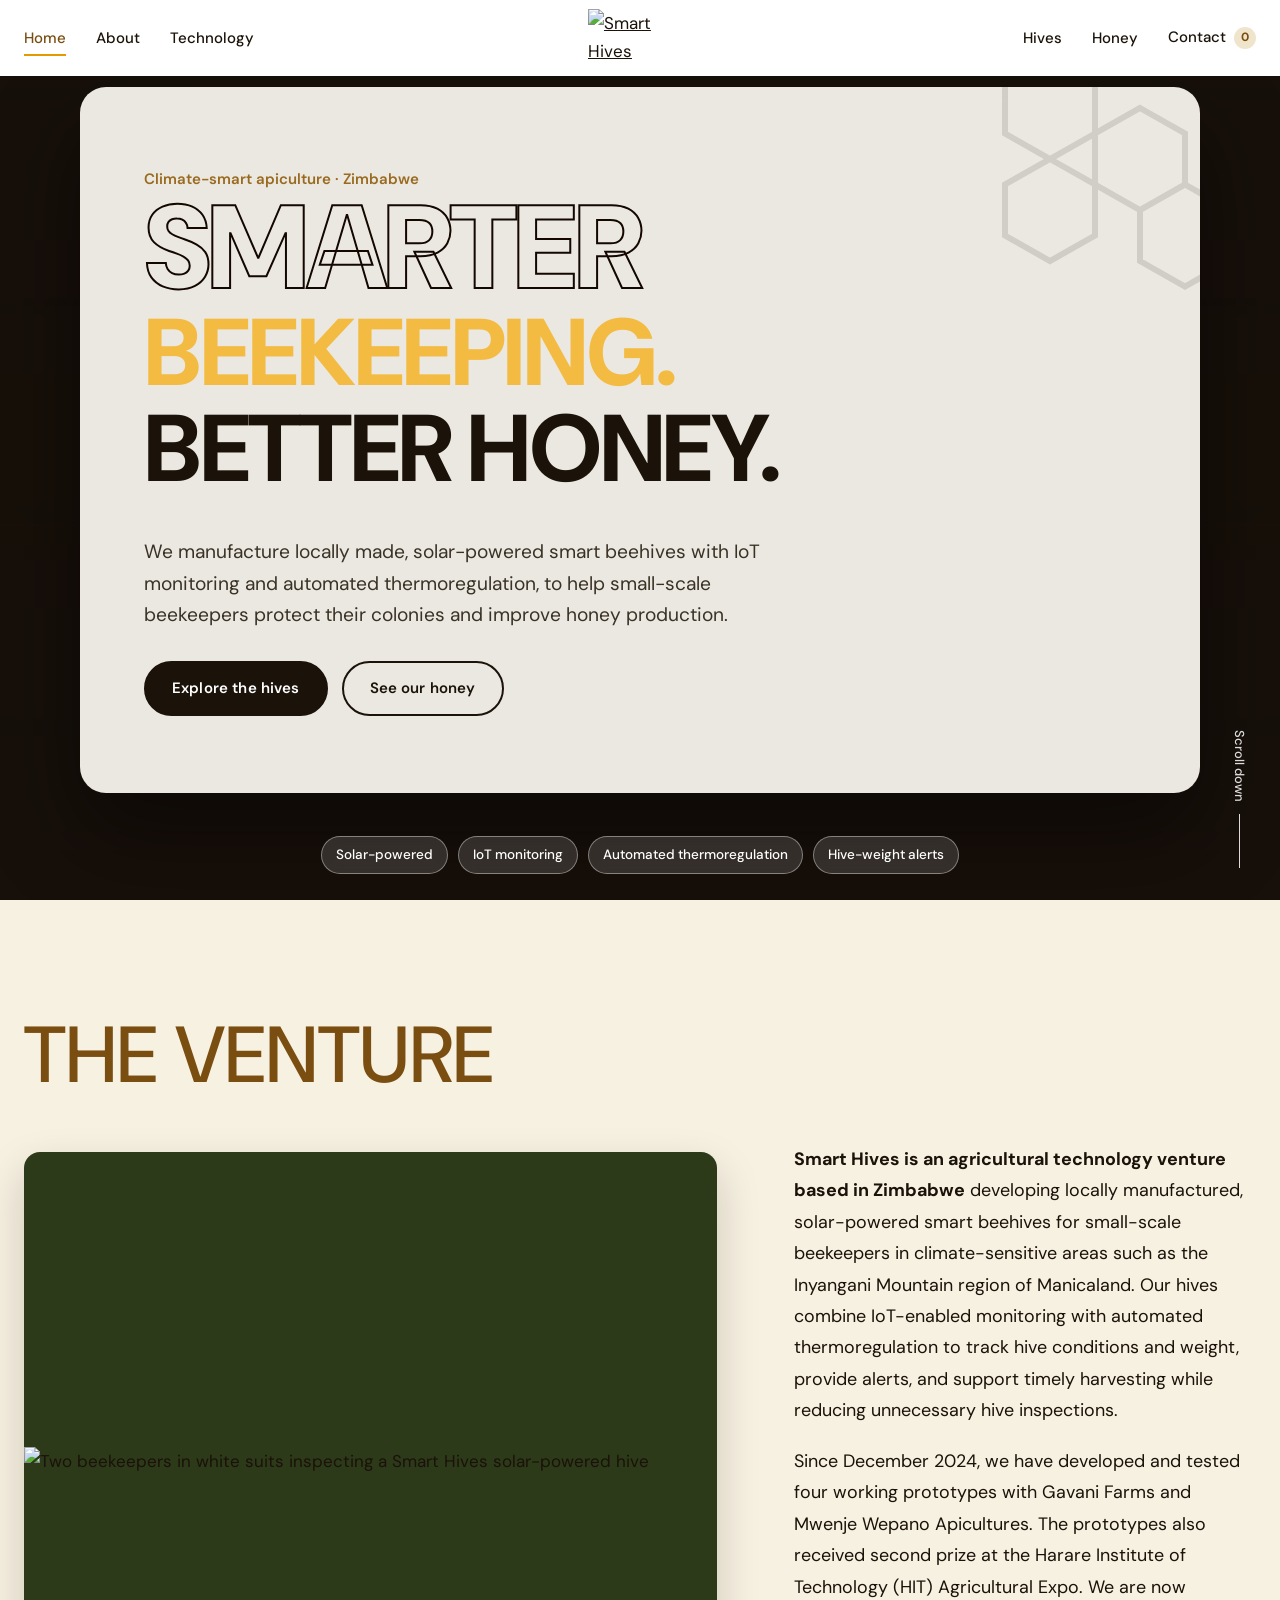
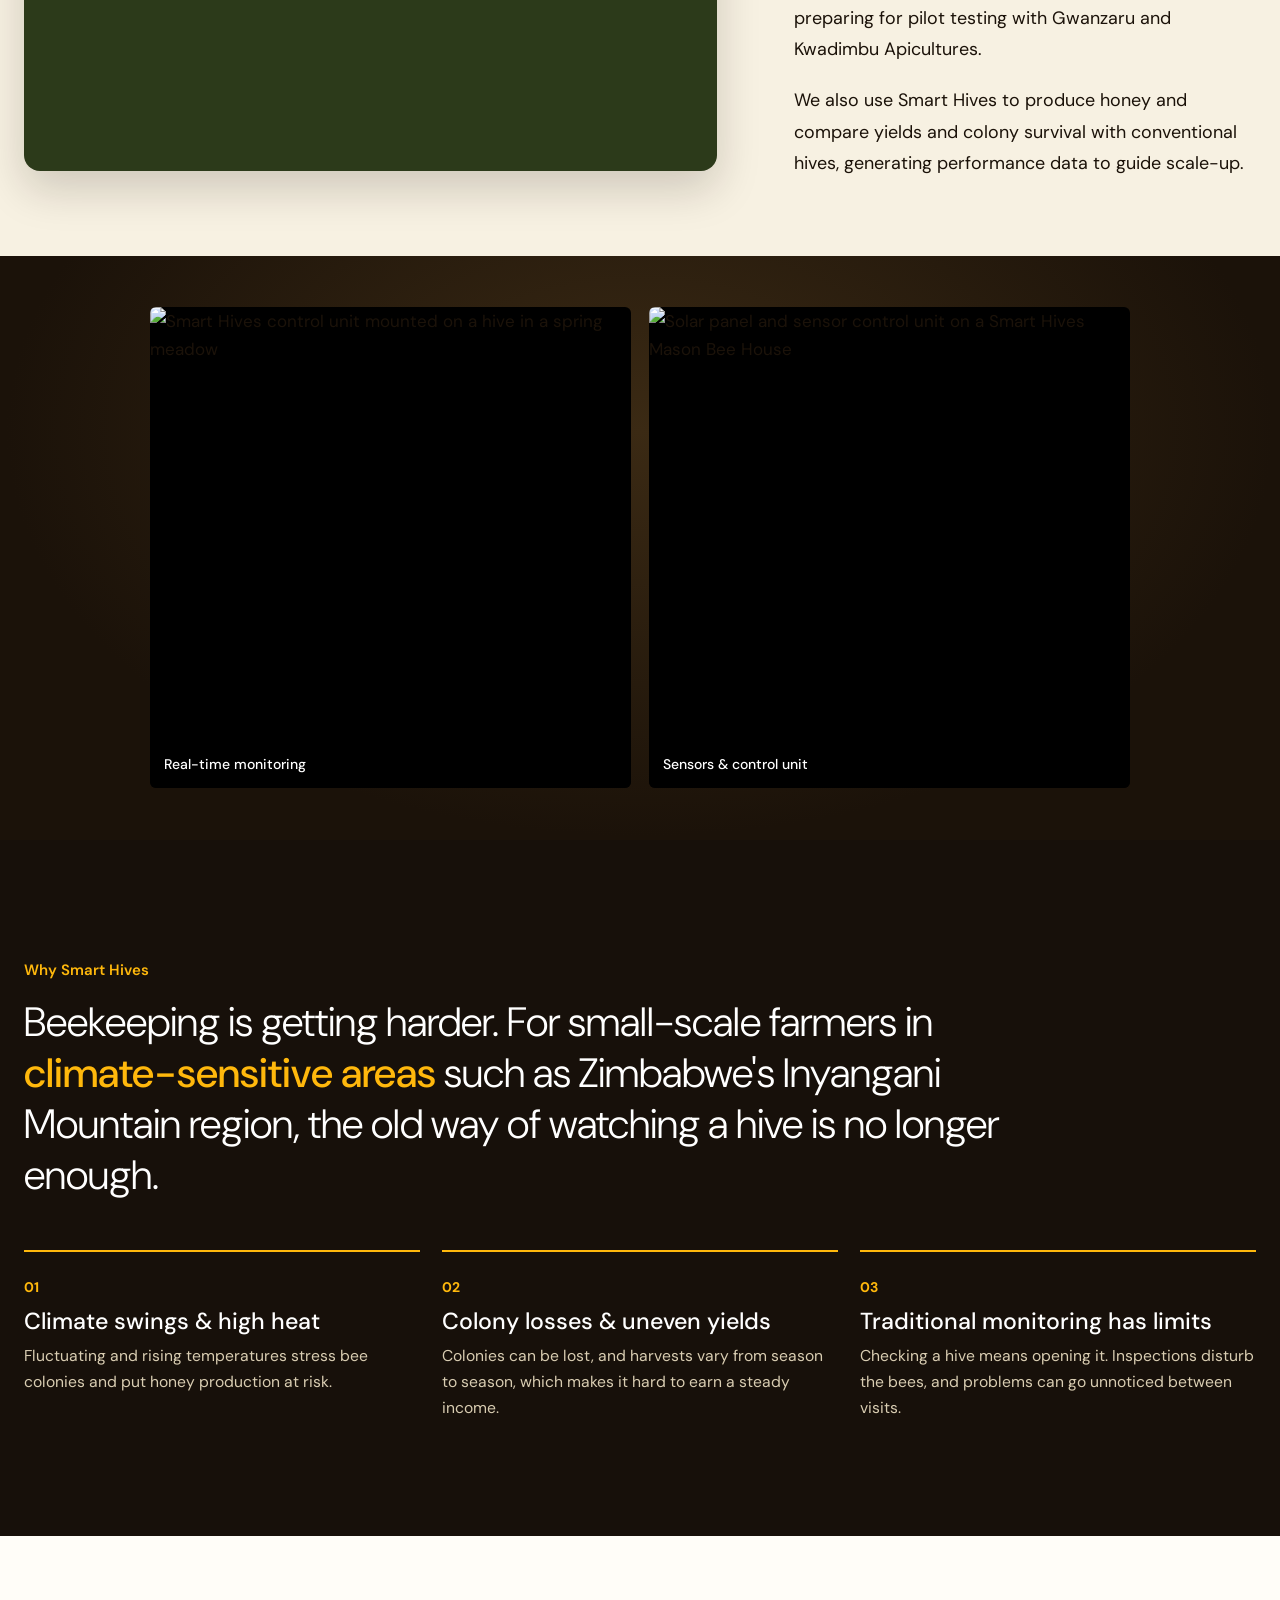
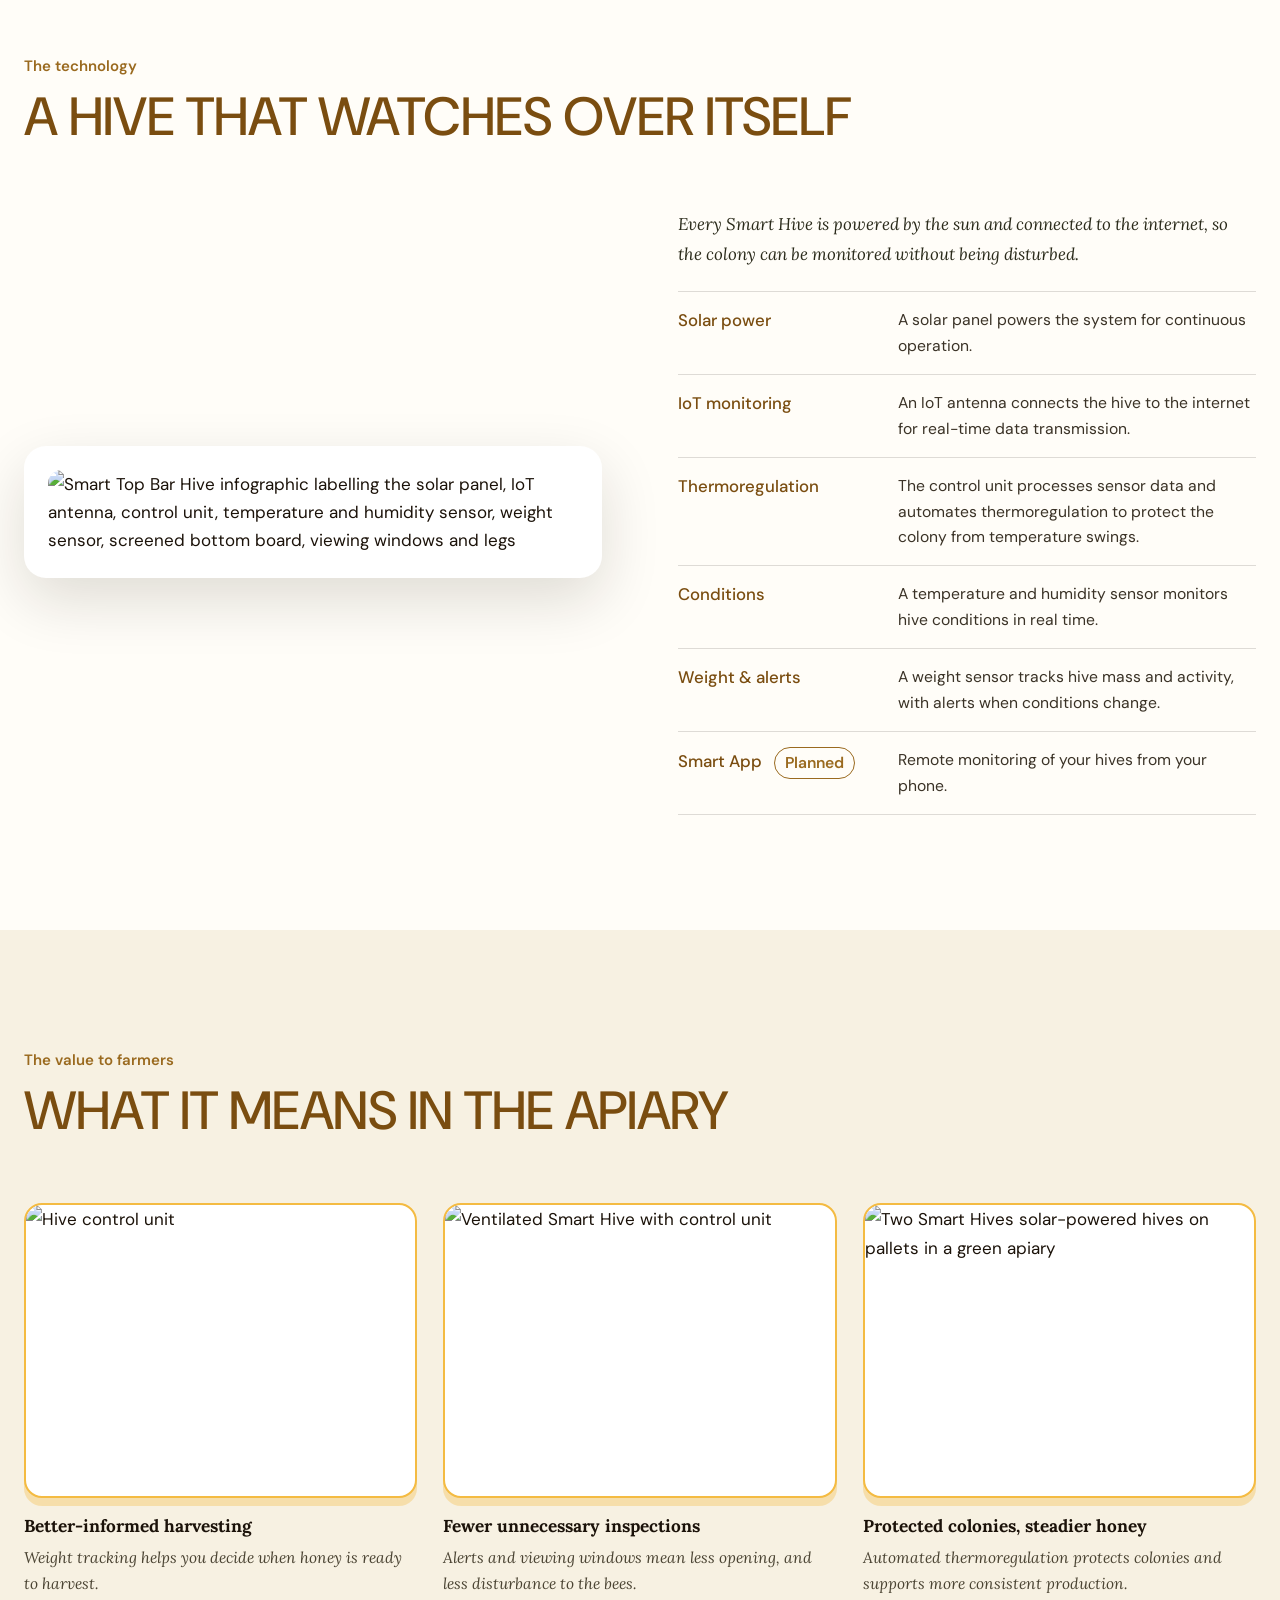
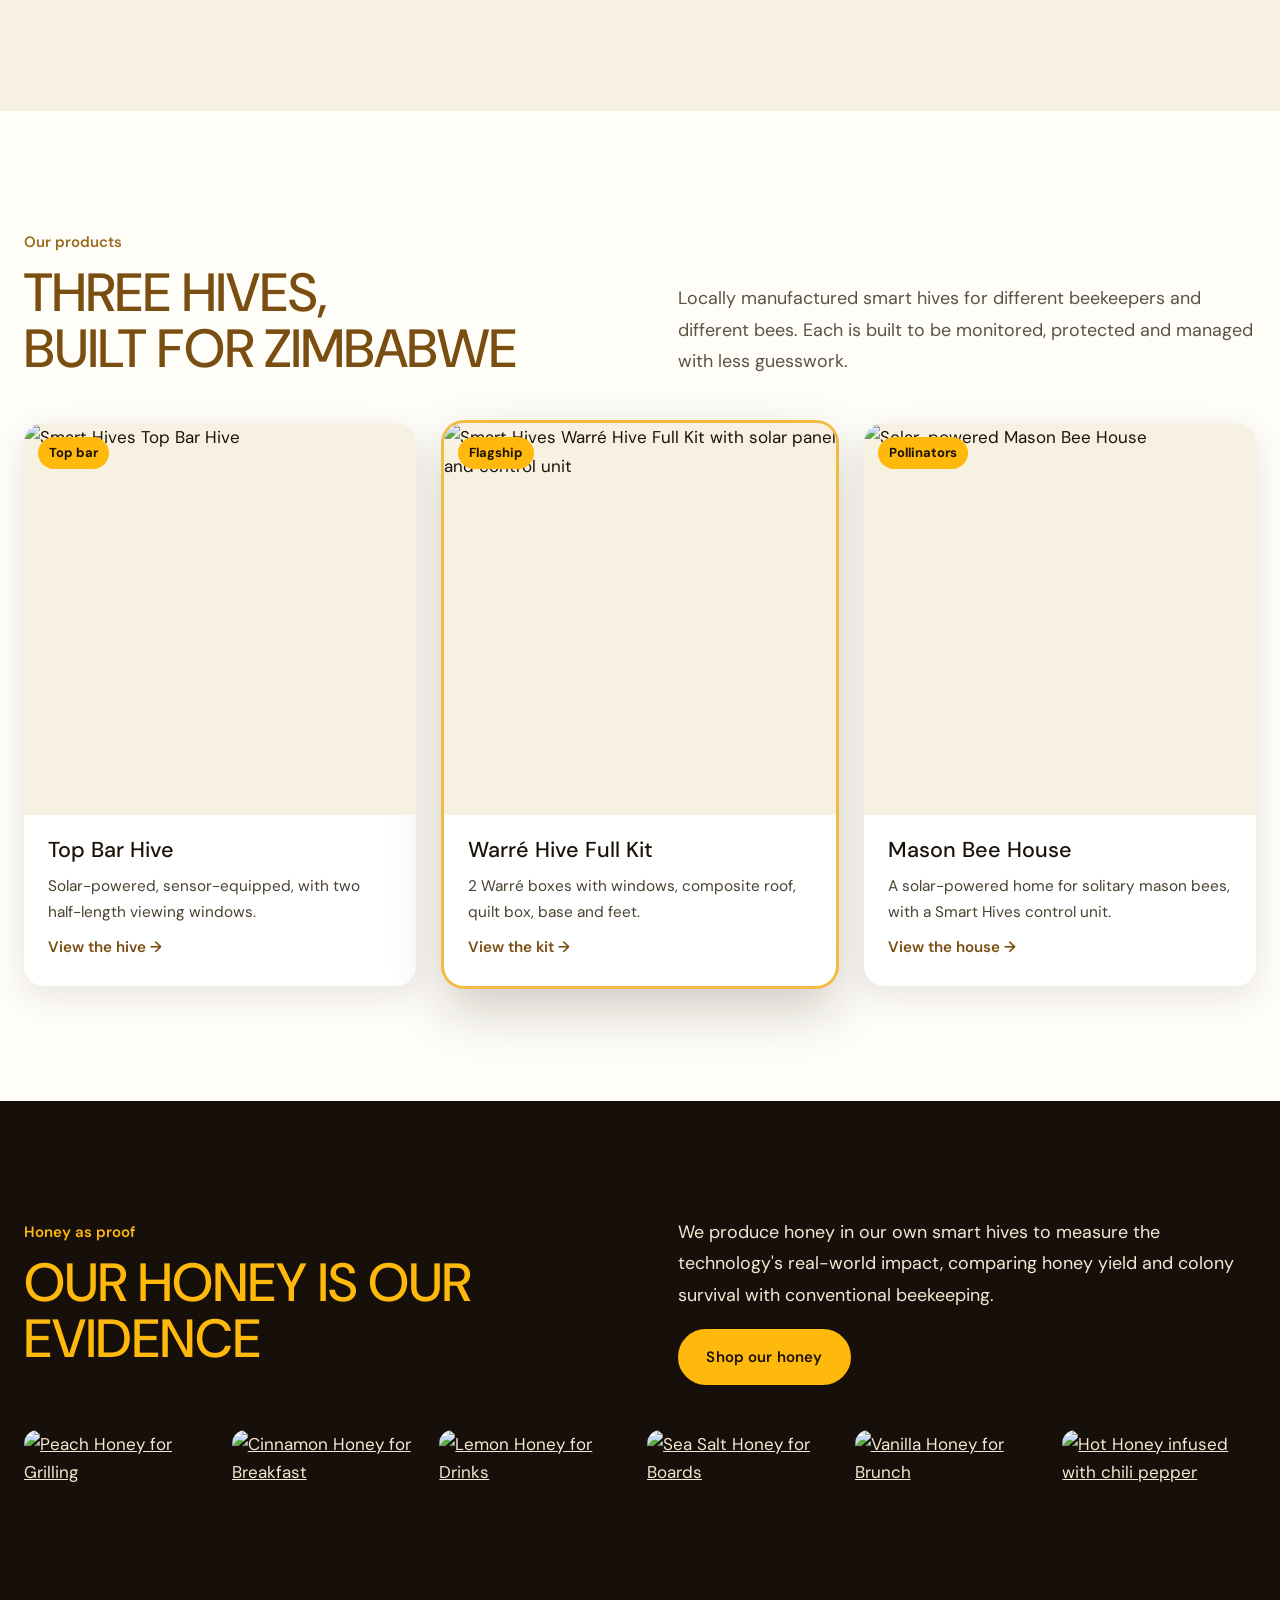
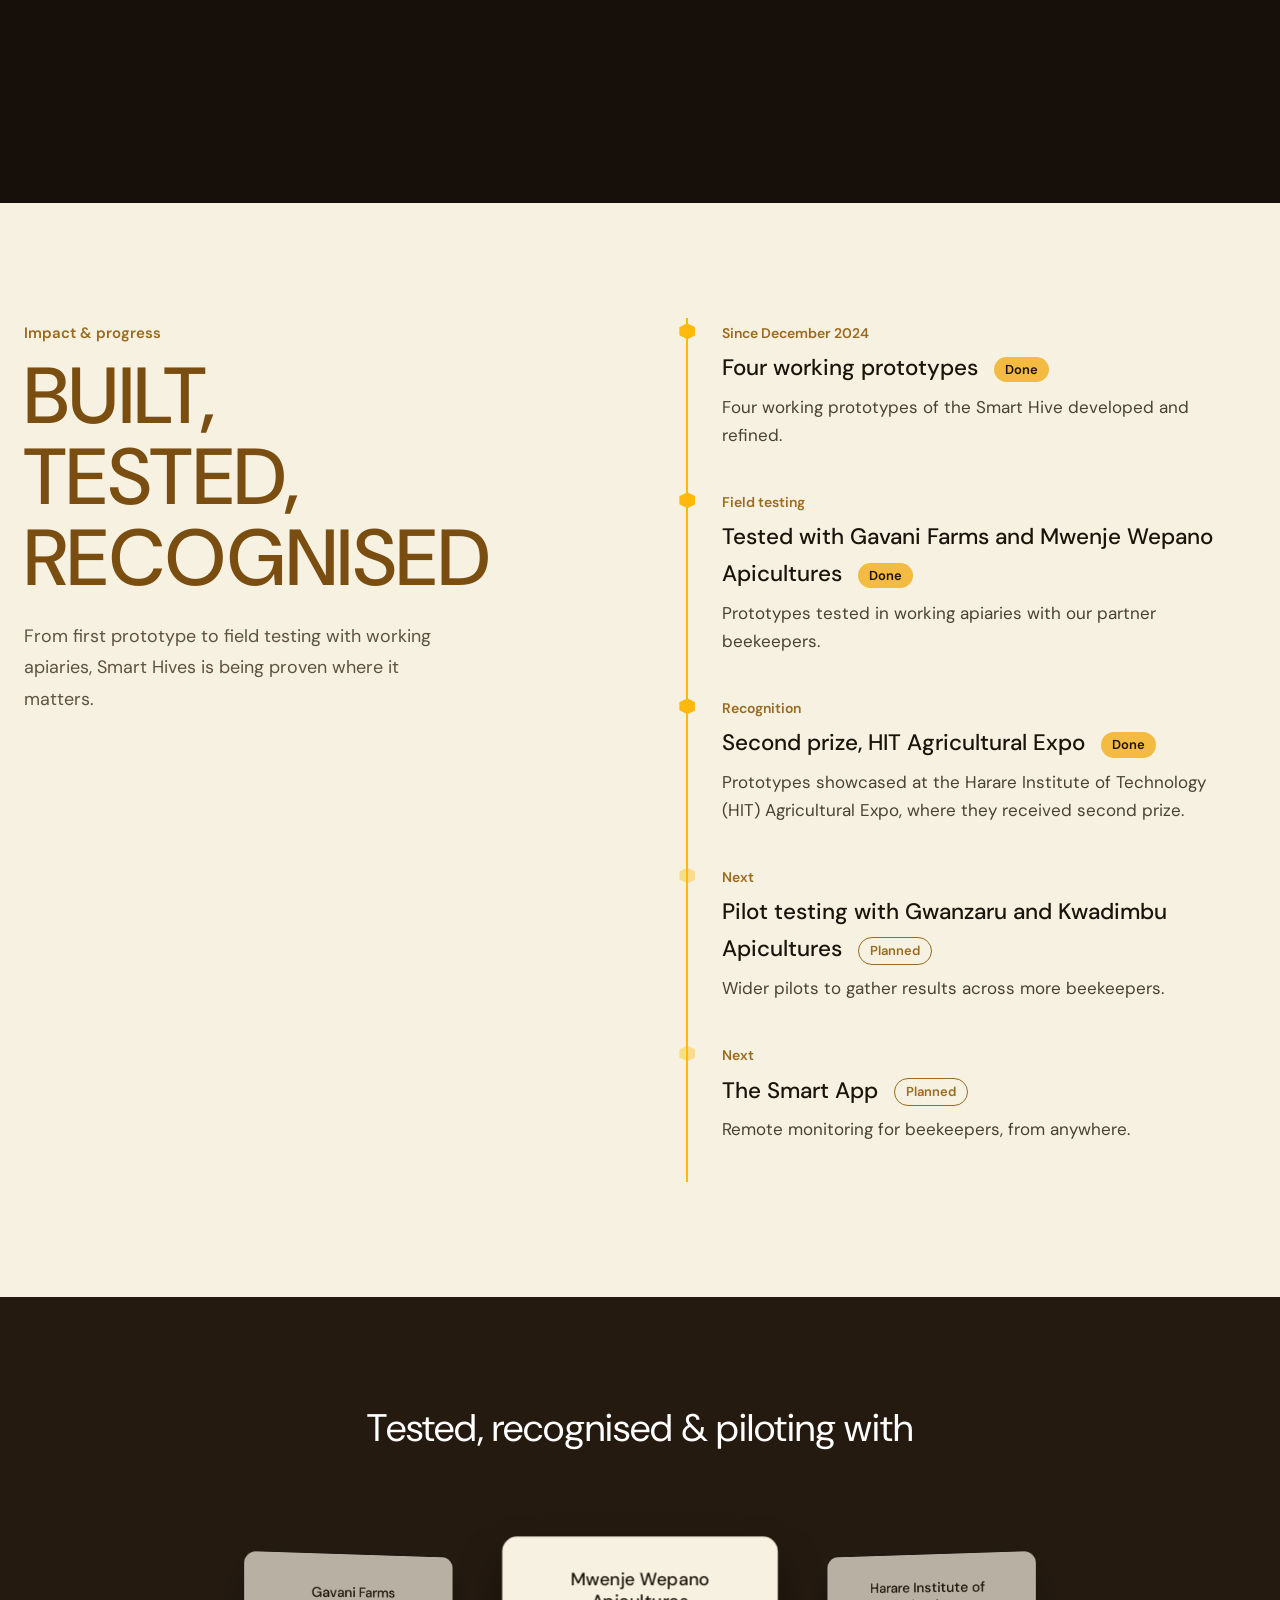
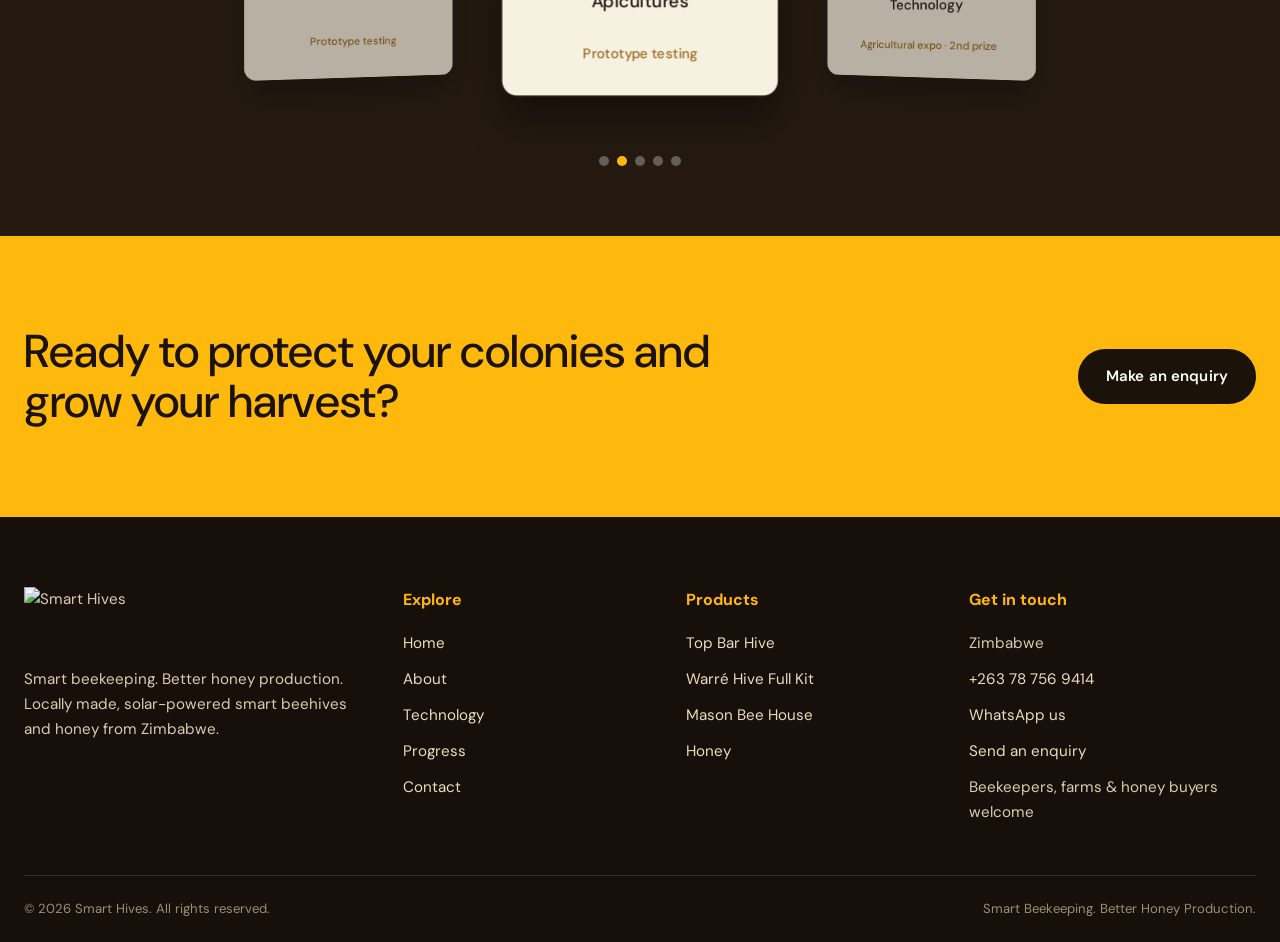
==== index.html @ 4803c565 "Add files via upload" ====
<!DOCTYPE html>
<html lang="en">
<head>
<meta charset="UTF-8">
<meta name="viewport" content="width=device-width, initial-scale=1">
<title>Smart Hives — Smart Beekeeping. Better Honey Production.</title>
<meta name="description" content="Locally made, solar-powered smart beehives with IoT monitoring and automated thermoregulation for small-scale beekeepers in Zimbabwe, plus honey from our own smart hives.">
<meta property="og:title" content="Smart Hives — Smart Beekeeping. Better Honey Production."><meta property="og:description" content="Locally made, solar-powered smart beehives with IoT monitoring and automated thermoregulation for small-scale beekeepers in Zimbabwe, plus honey from our own smart hives.">
<meta property="og:image" content="assets/brand/og-cover.jpg"><meta property="og:type" content="website">
<meta name="theme-color" content="#ffb80c">
<link rel="icon" type="image/png" href="assets/brand/favicon.png?v=2"><link rel="icon" type="image/png" sizes="32x32" href="assets/brand/favicon-32.png?v=2"><link rel="shortcut icon" href="favicon.ico?v=2"><link rel="apple-touch-icon" href="assets/brand/apple-touch-icon.png?v=2">
<link rel="preconnect" href="https://fonts.googleapis.com"><link rel="preconnect" href="https://fonts.gstatic.com" crossorigin>
<link href="https://fonts.googleapis.com/css2?family=DM+Sans:wght@300;400;500;600;700;800;900&family=Lora:ital,wght@0,700;1,400;1,500&display=swap" rel="stylesheet">
<link rel="stylesheet" href="style.css">
</head>
<body>
<a class="skip" href="#main">Skip to content</a>
<header class="nav">
  <div class="nav-in">
    <ul class="nav-links"><li><a href="index.html" aria-current="page">Home</a></li><li><a href="about.html">About</a></li><li><a href="index.html#technology">Technology</a></li></ul>
    <a class="brand" href="index.html" aria-label="Smart Hives — home"><img src="assets/brand/logo-black.png" alt="Smart Hives" width="700" height="390"></a>
    <ul class="nav-links right"><li><a href="products.html">Hives</a></li><li><a href="honey.html">Honey</a></li><li><a class="enq-link" href="contact.html#enquiry">Contact <span class="enq-count" data-n="0" aria-label="items in your enquiry">0</span></a></li></ul>
    <button class="burger" aria-label="Menu" aria-expanded="false"><span></span></button>
  </div>
</header>
<nav class="drawer" aria-label="Mobile">
  <a href="index.html">Home</a><a href="about.html">About</a><a href="index.html#technology">Technology</a>
  <a href="products.html">Hives</a><a href="honey.html">Honey</a>
  <a href="contact.html#enquiry">Contact / Enquiry</a>
</nav>
<main id="main">

<section class="hero" aria-label="Smart Hives">
  <div class="hero-bg" role="img" aria-label="Solar-powered Smart Hives in an apiary"></div>
  <video class="hero-video" autoplay muted loop playsinline preload="auto" poster="assets/hives/garden-apiary.jpg" aria-hidden="true">
    <source src="assets/video/bees.mp4" type="video/mp4">
    <source src="assets/video/bees.webm" type="video/webm">
  </video>
  <div class="hero-panel">
    <svg class="hex-deco" viewBox="0 0 200 200" fill="none" stroke="currentColor" stroke-width="4" aria-hidden="true"><path d="M60 20l30 17v34L60 88 30 71V37zM120 54l30 17v34l-30 17-30-17V71zM60 88l30 17v34l-30 17-30-17v-34zM150 105l30 17v34l-30 17-30-17v-34z"/></svg>
    <span class="eyebrow">Climate-smart apiculture · Zimbabwe</span>
    <h1><span class="l"><span class="cut">SMARTER</span></span><span class="l g">BEEKEEPING.</span><span class="l">BETTER HONEY.</span></h1>
    <p class="hero-sub">We manufacture locally made, solar-powered smart beehives with IoT monitoring and automated thermoregulation, to help small-scale beekeepers protect their colonies and improve honey production.</p>
    <div class="hero-cta"><a class="btn" href="products.html">Explore the hives</a><a class="btn ghost" href="honey.html">See our honey</a></div>
  </div>
  <div class="hero-chips"><span class="chip">Solar-powered</span><span class="chip">IoT monitoring</span><span class="chip">Automated thermoregulation</span><span class="chip">Hive-weight alerts</span></div>
  <div class="scroll-cue">Scroll down</div>
</section>

<section class="sec cream" id="venture">
  <div class="wrap">
    <h2 class="display rv venture-title">The venture</h2>
    <div class="split venture-split">
      <figure class="team-photo rv" style="--bg:url(assets/hives/team-in-apiary.jpg)"><img src="assets/hives/team-in-apiary.jpg" alt="Two beekeepers in white suits inspecting a Smart Hives solar-powered hive" loading="lazy"></figure>
      <div class="lead rv d1">
        <p><strong>Smart Hives is an agricultural technology venture based in Zimbabwe</strong> developing locally manufactured, solar-powered smart beehives for small-scale beekeepers in climate-sensitive areas such as the Inyangani Mountain region of Manicaland. Our hives combine IoT-enabled monitoring with automated thermoregulation to track hive conditions and weight, provide alerts, and support timely harvesting while reducing unnecessary hive inspections.</p>
        <p>Since December 2024, we have developed and tested four working prototypes with Gavani Farms and Mwenje Wepano Apicultures. The prototypes also received second prize at the Harare Institute of Technology (HIT) Agricultural Expo. We are now preparing for pilot testing with Gwanzaru and Kwadimbu Apicultures.</p>
        <p>We also use Smart Hives to produce honey and compare yields and colony survival with conventional hives, generating performance data to guide scale-up.</p>
      </div>
    </div>
  </div>
  <div class="tile-band">
    <div class="wrap"><div class="tiles two">
      <figure class="tile rv"><img src="assets/hives/realtime-monitoring.jpg" alt="Smart Hives control unit mounted on a hive in a spring meadow" loading="lazy"><figcaption>Real-time monitoring</figcaption></figure>
      <figure class="tile rv d1"><img src="assets/hives/sensor-unit.jpg" alt="Solar panel and sensor control unit on a Smart Hives Mason Bee House" loading="lazy"><figcaption>Sensors &amp; control unit</figcaption></figure>
    </div></div>
  </div>
</section>

<section class="sec dark" id="problem">
  <div class="wrap">
    <span class="eyebrow">Why Smart Hives</span>
    <p class="statement rv" style="color:#fff;margin-top:14px">Beekeeping is getting harder. For small-scale farmers in <em style="color:var(--gold)">climate-sensitive areas</em> such as Zimbabwe's Inyangani Mountain region, the old way of watching a hive is no longer enough.</p>
    <div class="problems">
      <div class="prob rv"><b>01</b><h3>Climate swings &amp; high heat</h3><p>Fluctuating and rising temperatures stress bee colonies and put honey production at risk.</p></div>
      <div class="prob rv d1"><b>02</b><h3>Colony losses &amp; uneven yields</h3><p>Colonies can be lost, and harvests vary from season to season, which makes it hard to earn a steady income.</p></div>
      <div class="prob rv d2"><b>03</b><h3>Traditional monitoring has limits</h3><p>Checking a hive means opening it. Inspections disturb the bees, and problems can go unnoticed between visits.</p></div>
    </div>
  </div>
</section>

<section class="sec" id="technology">
  <div class="wrap">
    <div class="sec-head"><span class="eyebrow">The technology</span><h2 class="h2 rv" style="margin-top:10px">A hive that watches over itself</h2></div>
    <div class="split center">
      <div class="info-wrap rv"><img src="assets/hives/infographic.jpg" alt="Smart Top Bar Hive infographic labelling the solar panel, IoT antenna, control unit, temperature and humidity sensor, weight sensor, screened bottom board, viewing windows and legs" loading="lazy"></div>
      <div class="rv d1">
        <p class="serif-p">Every Smart Hive is powered by the sun and connected to the internet, so the colony can be monitored without being disturbed.</p>
        <div class="spec-list">
          <div class="spec"><b>Solar power</b><span>A solar panel powers the system for continuous operation.</span></div>
          <div class="spec"><b>IoT monitoring</b><span>An IoT antenna connects the hive to the internet for real-time data transmission.</span></div>
          <div class="spec"><b>Thermoregulation</b><span>The control unit processes sensor data and automates thermoregulation to protect the colony from temperature swings.</span></div>
          <div class="spec"><b>Conditions</b><span>A temperature and humidity sensor monitors hive conditions in real time.</span></div>
          <div class="spec"><b>Weight &amp; alerts</b><span>A weight sensor tracks hive mass and activity, with alerts when conditions change.</span></div>
          <div class="spec"><b>Smart App <span class="tag plan">Planned</span></b><span>Remote monitoring of your hives from your phone.</span></div>
        </div>
      </div>
    </div>
  </div>
</section>

<section class="sec cream">
  <div class="wrap">
    <div class="sec-head"><span class="eyebrow">The value to farmers</span><h2 class="h2 rv" style="margin-top:10px">What it means in the apiary</h2></div>
    <div class="cards3">
      <a class="cap-card rv" href="products.html"><div class="im"><img src="assets/hives/control-box.jpg" alt="Hive control unit" loading="lazy"></div><h3>Better-informed harvesting</h3><p>Weight tracking helps you decide when honey is ready to harvest.</p></a>
      <a class="cap-card rv d1" href="products.html#top-bar"><div class="im"><img src="assets/hives/field-unit-fan.jpg" alt="Ventilated Smart Hive with control unit" loading="lazy"></div><h3>Fewer unnecessary inspections</h3><p>Alerts and viewing windows mean less opening, and less disturbance to the bees.</p></a>
      <a class="cap-card rv d2" href="products.html"><div class="im"><img src="assets/hives/apiary-pair.jpg" alt="Two Smart Hives solar-powered hives on pallets in a green apiary" loading="lazy"></div><h3>Protected colonies, steadier honey</h3><p>Automated thermoregulation protects colonies and supports more consistent production.</p></a>
    </div>
  </div>
</section>

<section class="sec">
  <div class="wrap">
    <div class="split" style="align-items:end;margin-bottom:46px"><div><span class="eyebrow">Our products</span><h2 class="h2 rv" style="margin-top:10px">Three hives,<br>built for Zimbabwe</h2></div>
    <p class="lead muted rv d1">Locally manufactured smart hives for different beekeepers and different bees. Each is built to be monitored, protected and managed with less guesswork.</p></div>
    <div class="hive-grid">
      <a class="hive-card rv" href="products.html#top-bar"><div class="im fit" style="--bg:url(assets/hives/top-bar-outdoor.jpg)"><img src="assets/hives/top-bar-outdoor.jpg" alt="Smart Hives Top Bar Hive" loading="lazy"><span class="badge">Top bar</span></div><div class="bd"><h3>Top Bar Hive</h3><p>Solar-powered, sensor-equipped, with two half-length viewing windows.</p><span class="more">View the hive →</span></div></a>
      <a class="hive-card flagship rv d1" href="products.html#warre"><div class="im"><img src="assets/hives/warre-hive.jpg" alt="Smart Hives Warré Hive Full Kit with solar panel and control unit" loading="lazy"><span class="badge">Flagship</span></div><div class="bd"><h3>Warré Hive Full Kit</h3><p>2 Warré boxes with windows, composite roof, quilt box, base and feet.</p><span class="more">View the kit →</span></div></a>
      <a class="hive-card rv d2" href="products.html#mason"><div class="im"><img src="assets/hives/mason-bee-house.jpg" alt="Solar-powered Mason Bee House" loading="lazy"><span class="badge">Pollinators</span></div><div class="bd"><h3>Mason Bee House</h3><p>A solar-powered home for solitary mason bees, with a Smart Hives control unit.</p><span class="more">View the house →</span></div></a>
    </div>
  </div>
</section>

<section class="sec dark" id="honey-proof">
  <div class="wrap">
    <div class="split center">
      <div class="rv"><span class="eyebrow">Honey as proof</span><h2 class="h2" style="margin:10px 0 18px">Our honey is our evidence</h2></div>
      <div class="lead rv d1"><p>We produce honey in our own smart hives to measure the technology's real-world impact, comparing honey yield and colony survival with conventional beekeeping.</p><p style="margin-top:18px"><a class="btn gold" href="honey.html">Shop our honey</a></p></div>
    </div>
    <div class="honey-strip">
      <a href="honey.html" class="rv"><img src="assets/honey/peach-grilling.jpg" alt="Peach Honey for Grilling" loading="lazy"></a>
      <a href="honey.html" class="rv d1"><img src="assets/honey/cinnamon-breakfast.jpg" alt="Cinnamon Honey for Breakfast" loading="lazy"></a>
      <a href="honey.html" class="rv d2"><img src="assets/honey/lemon-drinks.jpg" alt="Lemon Honey for Drinks" loading="lazy"></a>
      <a href="honey.html" class="rv d3"><img src="assets/honey/sea-salt-boards.jpg" alt="Sea Salt Honey for Boards" loading="lazy"></a>
      <a href="honey.html" class="rv"><img src="assets/honey/vanilla-brunch.jpg" alt="Vanilla Honey for Brunch" loading="lazy"></a>
      <a href="honey.html" class="rv d1"><img src="assets/honey/chili-hot-honey.jpg" alt="Hot Honey infused with chili pepper" loading="lazy"></a>
    </div>
  </div>
</section>

<section class="sec cream" id="progress">
  <div class="wrap split">
    <div><span class="eyebrow">Impact &amp; progress</span><h2 class="display rv" style="margin-top:10px">Built,<br>tested,<br>recognised</h2>
      <p class="lead muted rv d1" style="margin-top:22px;max-width:440px">From first prototype to field testing with working apiaries, Smart Hives is being proven where it matters.</p></div>
    <div class="timeline">
      <div class="tl rv"><span class="when">Since December 2024</span><h3>Four working prototypes <span class="status">Done</span></h3><p>Four working prototypes of the Smart Hive developed and refined.</p></div>
      <div class="tl rv d1"><span class="when">Field testing</span><h3>Tested with Gavani Farms and Mwenje Wepano Apicultures <span class="status">Done</span></h3><p>Prototypes tested in working apiaries with our partner beekeepers.</p></div>
      <div class="tl rv d2"><span class="when">Recognition</span><h3>Second prize, HIT Agricultural Expo <span class="status">Done</span></h3><p>Prototypes showcased at the Harare Institute of Technology (HIT) Agricultural Expo, where they received second prize.</p></div>
      <div class="tl plan rv d3"><span class="when">Next</span><h3>Pilot testing with Gwanzaru and Kwadimbu Apicultures <span class="status plan">Planned</span></h3><p>Wider pilots to gather results across more beekeepers.</p></div>
      <div class="tl plan rv"><span class="when">Next</span><h3>The Smart App <span class="status plan">Planned</span></h3><p>Remote monitoring for beekeepers, from anywhere.</p></div>
    </div>
  </div>
</section>
<section class="partners" aria-label="Validation and partners">
  <div class="wrap">
    <h2>Tested, recognised &amp; piloting with</h2>
    <div class="pcar">
      <div class="pcard">Gavani Farms<small>Prototype testing</small></div>
      <div class="pcard">Mwenje Wepano Apicultures<small>Prototype testing</small></div>
      <div class="pcard">Harare Institute of Technology<small>Agricultural expo · 2nd prize</small></div>
      <div class="pcard">Gwanzaru Apicultures<small>Pilot planned</small></div>
      <div class="pcard">Kwadimbu Apicultures<small>Pilot planned</small></div>
    </div>
    <div class="pdots" role="group" aria-label="Carousel position"></div>
  </div>
</section>
<section class="cta"><div class="wrap">
  <h2>Ready to protect your colonies and grow your harvest?</h2>
  <div><a class="btn" href="contact.html#enquiry">Make an enquiry</a></div>
</div></section>

</main>
<footer class="footer">
  <div class="wrap">
    <div class="f-grid">
      <div>
        <img class="fl" src="assets/brand/logo-white.png" alt="Smart Hives" width="700" height="390">
        <p>Smart beekeeping. Better honey production.<br>Locally made, solar-powered smart beehives and honey from Zimbabwe.</p>
      </div>
      <div><h4>Explore</h4><ul>
        <li><a href="index.html">Home</a></li><li><a href="about.html">About</a></li>
        <li><a href="index.html#technology">Technology</a></li><li><a href="index.html#progress">Progress</a></li><li><a href="contact.html">Contact</a></li></ul></div>
      <div><h4>Products</h4><ul>
        <li><a href="products.html#top-bar">Top Bar Hive</a></li>
        <li><a href="products.html#warre">Warré Hive Full Kit</a></li>
        <li><a href="products.html#mason">Mason Bee House</a></li>
        <li><a href="honey.html">Honey</a></li></ul></div>
      <div><h4>Get in touch</h4><ul>
        <li>Zimbabwe</li>
        <li><a href="tel:+263787569414">+263 78 756 9414</a></li>
        <li><a href="https://wa.me/263787569414">WhatsApp us</a></li>
        <li><a href="contact.html#enquiry">Send an enquiry</a></li>
        <li>Beekeepers, farms &amp; honey buyers welcome</li></ul></div>
    </div>
    <div class="f-bottom"><span>© 2026 Smart Hives. All rights reserved.</span><span>Smart Beekeeping. Better Honey Production.</span></div>
  </div>
</footer>
<script src="script.js"></script>
</body>
</html>
---- style.css ----
/* =========================================================
   SMART HIVES — style.css
   Look: cream + brown + honey-gold, white nav with centred logo,
   mono hero headline, dark footer (after the iGEM reference).
   Details: green serif headings, alternating rows, 3-up cards
   (after the "details" references).
   ========================================================= */
:root{
  --cream:#f7f1e2;
  --cream-2:#efe5cc;
  --paper:#fffdf8;
  --ink:#1b1209;
  --brown:#7a4d10;
  --brown-2:#9a6a1f;
  --gold:#ffb80c;
  --gold-deep:#e49b00;
  --green:#f4bb42;
  --orange:#f4bb42;
  --green-2:#f4bb42;
  --dark:#17100a;
  --dark-2:#241a10;
  --line:rgba(27,18,9,.14);
  --radius:18px;
  --maxw:1240px;
  --nav-h:76px;
  --f-body:"DM Sans",system-ui,-apple-system,"Segoe UI",Roboto,sans-serif;
  --f-head:"DM Sans",system-ui,-apple-system,"Segoe UI",Roboto,sans-serif;
  --f-mono:var(--f-body);
  --f-display:"DM Sans",system-ui,-apple-system,"Segoe UI",Roboto,sans-serif;
  --f-serif:"Lora",Georgia,"Times New Roman",serif;
}
*{box-sizing:border-box;margin:0;padding:0}
html{scroll-behavior:smooth;scroll-padding-top:calc(var(--nav-h) + 12px)}
body{font-family:var(--f-body);color:var(--ink);background:var(--paper);line-height:1.65;font-size:17px;-webkit-font-smoothing:antialiased;overflow-x:hidden}
img{max-width:100%;display:block}
a{color:inherit}
button{font:inherit;cursor:pointer}
.wrap{width:min(var(--maxw),100% - 48px);margin-inline:auto}
.skip{position:absolute;left:-999px;top:0;background:var(--ink);color:#fff;padding:10px 16px;z-index:200}
.skip:focus{left:8px;top:8px}
:focus-visible{outline:3px solid var(--gold);outline-offset:3px;border-radius:4px}

/* ---------- NAV ---------- */
.nav{position:fixed;inset:0 0 auto 0;height:var(--nav-h);background:#fff;z-index:100;border-bottom:1px solid transparent;transition:box-shadow .3s,border-color .3s}
.nav.scrolled{box-shadow:0 6px 24px rgba(27,18,9,.08);border-color:var(--line)}
.nav-in{height:100%;width:min(1400px,100% - 48px);margin-inline:auto;display:grid;grid-template-columns:1fr auto 1fr;align-items:center;gap:24px}
.nav-links{display:flex;gap:30px;align-items:center;list-style:none}
.nav-links.right{justify-content:flex-end}
.nav-links a{text-decoration:none;font-size:15px;font-weight:500;padding:6px 0;position:relative;white-space:nowrap}
.nav-links a::after{content:"";position:absolute;left:0;right:0;bottom:-2px;height:2px;background:var(--gold-deep);transform:scaleX(0);transform-origin:left;transition:transform .3s}
.nav-links a:hover::after,.nav-links a[aria-current="page"]::after{transform:scaleX(1)}
.nav-links a[aria-current="page"]{color:var(--brown)}
.brand{display:block;height:calc(var(--nav-h) - 18px)}
.brand img{height:100%;width:auto;object-fit:contain}
.enq-link{display:inline-flex;align-items:center;gap:8px}
.enq-count{background:var(--ink);color:var(--gold);font-size:12px;font-weight:700;min-width:22px;height:22px;border-radius:11px;display:inline-grid;place-items:center;padding:0 6px}
.enq-count[data-n="0"]{background:var(--cream-2);color:var(--brown)}
.burger{display:none;background:none;border:0;width:44px;height:44px;justify-self:end;position:relative}
.burger span,.burger span::before,.burger span::after{content:"";position:absolute;left:10px;right:10px;height:2px;background:var(--ink);transition:.3s}
.burger span{top:21px}.burger span::before{left:0;right:0;top:-7px}.burger span::after{left:0;right:0;top:7px}
.burger[aria-expanded="true"] span{background:transparent}
.burger[aria-expanded="true"] span::before{top:0;transform:rotate(45deg)}
.burger[aria-expanded="true"] span::after{top:0;transform:rotate(-45deg)}
.drawer{display:none}

/* ---------- TYPE ---------- */
.eyebrow{font-family:var(--f-mono);font-size:12.5px;letter-spacing:.16em;text-transform:uppercase;color:var(--brown-2);display:inline-block}
.display{font-family:var(--f-head);font-weight:400;text-transform:uppercase;color:var(--brown);line-height:1.02;font-size:clamp(2.6rem,6.2vw,5.2rem);letter-spacing:.005em}
.h2{font-family:var(--f-head);font-weight:400;text-transform:uppercase;color:var(--brown);line-height:1.05;font-size:clamp(2rem,4.2vw,3.5rem)}
.serif-h{font-family:var(--f-serif);font-weight:700;color:var(--orange);line-height:1.2;font-size:clamp(1.5rem,2.6vw,2.2rem)}
.serif-p{font-family:var(--f-serif);font-style:italic;color:#2a2a1a;font-size:1.06rem;line-height:1.75}
.lead{font-size:1.12rem;line-height:1.75}
.lead p+p,.prose p+p{margin-top:1.1em}
.muted{color:#5d5242}

/* ---------- BUTTONS ---------- */
.btn{display:inline-flex;align-items:center;gap:10px;background:var(--ink);color:#fff;border:2px solid var(--ink);padding:13px 26px;border-radius:999px;font-weight:600;font-size:15px;text-decoration:none;transition:.25s;letter-spacing:.01em}
.btn:hover{background:var(--gold);border-color:var(--gold);color:var(--ink);transform:translateY(-2px)}
.btn.gold{background:var(--gold);border-color:var(--gold);color:var(--ink)}
.btn.gold:hover{background:#fff;border-color:#fff}
.btn.ghost{background:transparent;color:var(--ink)}
.btn.ghost:hover{background:var(--ink);color:#fff;border-color:var(--ink)}
.btn.ghost.light{color:#fff;border-color:rgba(255,255,255,.7)}
.btn.ghost.light:hover{background:#fff;color:var(--ink);border-color:#fff}
.btn.sm{padding:9px 18px;font-size:14px}
.btn[aria-pressed="true"],.btn.added{background:var(--green);border-color:var(--green);color:#fff}

/* ---------- HERO ---------- */
.hero{position:relative;min-height:100svh;padding:var(--nav-h) 0 96px;display:grid;place-items:center;overflow:hidden;background:var(--dark)}
.hero-bg{position:absolute;inset:0;background:url(assets/hives/garden-apiary.jpg) center/cover;filter:blur(7px) saturate(1.05);transform:scale(1.08)}
.hero-bg::after{content:"";position:absolute;inset:0;background:linear-gradient(180deg,rgba(23,16,10,.35),rgba(23,16,10,.55))}
.hero-panel{position:relative;z-index:2;width:min(1120px,100% - 40px);background:rgba(251,249,243,.93);backdrop-filter:blur(6px);border-radius:26px;padding:clamp(34px,6vw,84px) clamp(24px,5vw,72px);box-shadow:0 40px 90px rgba(0,0,0,.45);overflow:hidden}
.hex-deco{position:absolute;right:-60px;top:-60px;width:300px;opacity:.12;pointer-events:none}
.hero h1{font-family:var(--f-display);font-weight:700;text-transform:uppercase;line-height:1.08;font-size:clamp(2.1rem,6.8vw,6rem);letter-spacing:-.02em;color:var(--ink)}
.hero h1 .l{display:block}
.hero h1 .cut{display:inline-block;background:url(assets/hives/top-bar-hive.jpg) 50% 45%/cover;-webkit-background-clip:text;background-clip:text;color:transparent;-webkit-text-fill-color:transparent;padding-right:.02em}
.hero h1 .g{color:var(--orange)}
.hero-sub{margin-top:clamp(22px,3vw,38px);max-width:620px;font-size:clamp(1rem,1.5vw,1.2rem);color:#3b3226}
.hero-cta{margin-top:30px;display:flex;gap:14px;flex-wrap:wrap}
.scroll-cue{position:absolute;z-index:3;right:30px;bottom:32px;writing-mode:vertical-rl;color:#fff;font-family:var(--f-mono);font-size:12px;letter-spacing:.2em;text-transform:uppercase;display:flex;align-items:center;gap:12px;opacity:.85}
.scroll-cue::after{content:"";width:1px;height:54px;background:#fff;animation:cue 2s infinite}
@keyframes cue{0%{transform:scaleY(0);transform-origin:top}50%{transform:scaleY(1);transform-origin:top}51%{transform-origin:bottom}100%{transform:scaleY(0);transform-origin:bottom}}
.hero-chips{position:absolute;z-index:3;left:50%;transform:translateX(-50%);bottom:26px;display:flex;gap:10px;flex-wrap:wrap;justify-content:center;width:min(1000px,100% - 40px)}
.chip{font-family:var(--f-mono);font-size:12px;letter-spacing:.08em;text-transform:uppercase;background:rgba(255,255,255,.14);backdrop-filter:blur(8px);border:1px solid rgba(255,255,255,.4);color:#fff;padding:7px 14px;border-radius:99px}

/* page hero (inner pages) */
.phero{padding:calc(var(--nav-h) + 70px) 0 64px;background:var(--cream);position:relative;overflow:hidden}
.phero.dark{background:var(--dark);color:#fff}
.phero.dark .display{color:var(--gold)}
.phero .wrap{position:relative;z-index:1}
.phero p{max-width:640px;margin-top:20px}
.phero-hex{position:absolute;right:-80px;bottom:-120px;width:520px;opacity:.09}

/* ---------- SECTIONS ---------- */
section{position:relative}
.sec{padding:clamp(70px,9vw,130px) 0}
.sec.cream{background:var(--cream)}
.sec.cream2{background:var(--cream-2)}
.sec.dark{background:var(--dark);color:#f3e9d3}
.sec.dark .h2{color:var(--gold)}
.sec.dark .eyebrow{color:var(--gold)}
.split{display:grid;grid-template-columns:1fr 1fr;gap:clamp(30px,6vw,90px);align-items:start}
.split.center{align-items:center}
.sec-head{margin-bottom:clamp(36px,5vw,64px)}

/* tiles (gold-and-ghana style strip) */
.tile-band{background:radial-gradient(ellipse at 50% 30%,#3b2a14 0%,#1b1209 70%);padding:clamp(30px,4vw,56px) 0;margin-top:clamp(40px,6vw,80px)}
.tiles{display:grid;grid-template-columns:repeat(4,1fr);gap:clamp(12px,2vw,24px)}
.tile{position:relative;aspect-ratio:3/4;overflow:hidden;border-radius:6px;background:#000}
.tile img{width:100%;height:100%;object-fit:cover;transition:transform .8s}
.tile:hover img{transform:scale(1.06)}
.tile.arch{border-radius:200px 200px 6px 6px}
.tile figcaption{position:absolute;left:0;right:0;bottom:0;padding:34px 14px 12px;background:linear-gradient(transparent,rgba(0,0,0,.75));color:#fff;font-family:var(--f-mono);font-size:11.5px;letter-spacing:.1em;text-transform:uppercase}

/* statement */
.statement{font-family:var(--f-head);font-weight:300;font-size:clamp(1.6rem,3.2vw,2.7rem);line-height:1.25;color:var(--ink);max-width:1000px}
.statement em{font-style:normal;color:var(--orange);font-weight:500}

/* problem list */
.problems{display:grid;grid-template-columns:repeat(3,1fr);gap:22px;margin-top:48px}
.prob{border-top:2px solid var(--gold);padding-top:20px}
.prob b{font-family:var(--f-mono);color:var(--gold);font-size:14px;letter-spacing:.1em}
.prob h3{font-family:var(--f-head);font-weight:500;font-size:1.45rem;color:#fff;margin:8px 0 8px;line-height:1.2}
.prob p{color:#d9cdb2;font-size:.98rem}

/* detail rows (alternating image + serif text) */
.rows{display:grid;gap:clamp(48px,7vw,96px)}
.row{display:grid;grid-template-columns:1fr 1fr;gap:clamp(28px,5vw,72px);align-items:center}
.row.flip .row-media{order:2}
.row-media img{width:100%;border-radius:14px;box-shadow:0 18px 44px rgba(27,18,9,.16);aspect-ratio:4/3;object-fit:cover}
.row-media.contain img{object-fit:contain;background:#fff;aspect-ratio:auto}
.row-text .serif-h{margin-bottom:14px}
.row-text .num{font-family:var(--f-serif);font-weight:700;color:var(--orange)}
.ticks{list-style:none;margin-top:18px;display:grid;gap:10px}
.ticks li{font-family:var(--f-serif);font-style:italic;padding-left:30px;position:relative;line-height:1.5}
.ticks li::before{content:"";position:absolute;left:0;top:.38em;width:16px;height:18px;background:var(--gold);clip-path:polygon(50% 0,100% 25%,100% 75%,50% 100%,0 75%,0 25%)}

/* 3-up captioned cards (drone-card style) */
.cards3{display:grid;grid-template-columns:repeat(3,1fr);gap:26px}
.cap-card{display:block;text-decoration:none}
.cap-card .im{border:2px solid var(--green-2);border-radius:var(--radius);overflow:hidden;background:#fff;aspect-ratio:4/3;box-shadow:0 8px 0 rgba(244,187,66,.35)}
.cap-card .im img{width:100%;height:100%;object-fit:cover;transition:transform .7s}
.cap-card:hover .im img{transform:scale(1.05)}
.cap-card h3{font-family:var(--f-serif);font-weight:700;font-size:1.08rem;margin-top:14px}
.cap-card p{font-family:var(--f-serif);font-style:italic;font-size:.97rem;color:#4a4332;margin-top:4px}

/* infographic */
.info-wrap{background:#fff;border-radius:22px;padding:clamp(10px,2vw,24px);box-shadow:0 22px 60px rgba(27,18,9,.14)}
.info-wrap img{width:100%;border-radius:14px}
.spec-list{display:grid;gap:0;margin-top:22px;border-top:1px solid var(--line)}
.spec{display:grid;grid-template-columns:200px 1fr;gap:20px;padding:15px 0;border-bottom:1px solid var(--line)}
.spec b{font-family:var(--f-head);font-weight:500;color:var(--brown);font-size:1.05rem}
.spec span{font-size:.98rem;color:#3a3226}
.tag{display:inline-block;font-family:var(--f-mono);font-size:11px;letter-spacing:.08em;text-transform:uppercase;border:1px solid currentColor;border-radius:99px;padding:2px 9px;margin-left:8px;vertical-align:middle;color:var(--brown)}
.tag.plan{color:var(--brown-2)}

/* hive cards */
.hive-grid{display:grid;grid-template-columns:repeat(3,1fr);gap:28px}
.hive-card{background:#fff;border-radius:20px;overflow:hidden;box-shadow:0 10px 34px rgba(27,18,9,.1);display:flex;flex-direction:column;transition:transform .35s,box-shadow .35s;text-decoration:none}
.hive-card:hover{transform:translateY(-6px);box-shadow:0 22px 50px rgba(27,18,9,.18)}
.hive-card .im{aspect-ratio:1/1;background:var(--cream);overflow:hidden;position:relative}
.hive-card .im img{width:100%;height:100%;object-fit:cover;transition:transform .8s}
.hive-card:hover .im img{transform:scale(1.05)}
.badge{position:absolute;left:14px;top:14px;background:var(--gold);color:var(--ink);font-family:var(--f-mono);font-size:11px;font-weight:700;letter-spacing:.1em;text-transform:uppercase;padding:5px 11px;border-radius:99px}
.hive-card .bd{padding:22px 24px 26px;display:flex;flex-direction:column;gap:10px;flex:1}
.hive-card h3{font-family:var(--f-head);font-weight:500;font-size:1.35rem;line-height:1.25;color:var(--ink)}
.hive-card p{font-size:.96rem;color:#4b4132;flex:1}
.hive-card .more{font-weight:600;color:var(--brown);font-size:.95rem}
.price-line{font-family:var(--f-mono);font-size:12px;letter-spacing:.08em;text-transform:uppercase;color:var(--brown-2)}

/* honey strip */
.honey-strip{display:grid;grid-template-columns:repeat(6,1fr);gap:14px;margin-top:44px}
.honey-strip a{background:var(--dark);border-radius:14px;overflow:hidden;aspect-ratio:3/4;display:block}
.honey-strip img{width:100%;height:100%;object-fit:cover;transition:transform .6s}
.honey-strip a:hover img{transform:scale(1.07)}

/* timeline */
.timeline{display:grid;gap:0;border-left:2px solid var(--gold);margin-left:8px}
.tl{padding:0 0 38px 34px;position:relative}
.tl::before{content:"";position:absolute;left:-9px;top:5px;width:16px;height:16px;background:var(--gold);clip-path:polygon(50% 0,100% 25%,100% 75%,50% 100%,0 75%,0 25%)}
.tl.plan::before{background:var(--gold);opacity:.4}
.tl .when{font-family:var(--f-mono);font-size:12px;letter-spacing:.12em;text-transform:uppercase;color:var(--brown-2)}
.tl h3{font-family:var(--f-head);font-weight:500;font-size:1.4rem;margin:4px 0 6px}
.tl p{color:#4b4132;max-width:520px}
.status{display:inline-block;font-family:var(--f-mono);font-size:10.5px;letter-spacing:.1em;text-transform:uppercase;padding:2px 9px;border-radius:99px;background:var(--green);color:#fff;margin-left:10px;vertical-align:middle}
.status.plan{background:transparent;border:1px solid var(--brown-2);color:var(--brown-2)}

/* partner carousel (3D cards) */
.partners{background:var(--dark-2);padding:clamp(60px,8vw,100px) 0 clamp(40px,6vw,70px);color:#fff;text-align:center;overflow:hidden}
.partners h2{font-family:var(--f-head);font-weight:400;font-size:clamp(1.7rem,3vw,2.4rem);margin-bottom:46px}
.pcar{display:flex;justify-content:center;align-items:center;gap:26px;perspective:1100px;min-height:220px;padding:0 20px}
.pcard{flex:0 0 auto;width:clamp(180px,22vw,260px);height:150px;background:#f7f1e2;color:var(--ink);border-radius:14px;display:grid;place-items:center;padding:18px;text-align:center;box-shadow:0 22px 40px rgba(0,0,0,.4);transition:transform .6s,opacity .6s;font-family:var(--f-head);font-weight:500;line-height:1.25;font-size:1.05rem}
.pcard small{display:block;font-family:var(--f-mono);font-size:10.5px;letter-spacing:.1em;text-transform:uppercase;color:var(--brown-2);margin-top:6px;font-weight:400}
.pcard.c0{transform:rotateY(34deg) scale(.82);opacity:.7}
.pcard.c1{transform:scale(1.06)}
.pcard.c2{transform:rotateY(-34deg) scale(.82);opacity:.7}
.pcard.c3,.pcard.c4{display:none}
.pdots{display:flex;gap:8px;justify-content:center;margin-top:30px}
.pdots button{width:10px;height:10px;border-radius:50%;border:0;background:rgba(255,255,255,.3)}
.pdots button[aria-current="true"]{background:var(--gold)}

/* CTA band */
.cta{background:var(--gold);padding:clamp(54px,7vw,90px) 0}
.cta .wrap{display:flex;justify-content:space-between;gap:30px;align-items:center;flex-wrap:wrap}
.cta h2{font-family:var(--f-head);font-weight:500;font-size:clamp(1.8rem,3.6vw,3rem);line-height:1.1;max-width:720px}

/* collage (Built for bees) */
.collage{position:relative;aspect-ratio:1/1;max-width:560px}
.collage img{position:absolute;object-fit:cover;box-shadow:0 18px 44px rgba(27,18,9,.2)}
.collage .a{inset:0 0 22% 14%;width:86%;height:78%;border-radius:6px}
.collage .b{left:0;bottom:0;width:46%;height:44%;border-radius:6px;border:6px solid var(--paper)}
.collage .c{right:0;bottom:0;width:48%;height:30%;border-radius:6px;border:6px solid var(--paper)}
.big-quote h2{font-family:var(--f-head);font-weight:600;font-size:clamp(2rem,3.6vw,3rem);line-height:1.1}

/* ---------- PRODUCT PAGE ---------- */
.toolbar{position:sticky;top:var(--nav-h);z-index:50;background:var(--paper);border-bottom:1px solid var(--line)}
.toolbar .wrap{display:flex;justify-content:space-between;align-items:center;gap:16px;min-height:60px;flex-wrap:wrap;padding:8px 0}
.toolbar .count{font-size:14px;color:#5d5242}
.pill-row{display:flex;gap:8px;flex-wrap:wrap}
.pill{background:transparent;border:1px solid var(--line);border-radius:99px;padding:7px 16px;font-size:14px;font-weight:500;text-decoration:none;color:var(--ink);transition:.2s}
.pill:hover,.pill.on{background:var(--ink);color:#fff;border-color:var(--ink)}
.hive-detail{padding:clamp(60px,8vw,110px) 0;border-top:1px solid var(--line)}
.hive-detail:nth-of-type(even){background:var(--cream)}
.hd{display:grid;grid-template-columns:1.05fr .95fr;gap:clamp(30px,5vw,80px);align-items:start}
.hd.flip{grid-template-columns:.95fr 1.05fr}
.hd.flip .gal{order:2}
.gal{position:sticky;top:calc(var(--nav-h) + 80px)}
.gal-main{border-radius:20px;overflow:hidden;background:#fff;box-shadow:0 20px 50px rgba(27,18,9,.14);aspect-ratio:4/3.4}
.gal-main img{width:100%;height:100%;object-fit:cover}
.thumbs{display:flex;gap:10px;margin-top:12px}
.thumbs button{flex:1;max-width:110px;aspect-ratio:1;border:2px solid transparent;border-radius:12px;overflow:hidden;padding:0;background:#fff;opacity:.7;transition:.2s}
.thumbs button img{width:100%;height:100%;object-fit:cover}
.thumbs button[aria-current="true"],.thumbs button:hover{opacity:1;border-color:var(--gold-deep)}
.hd h2{font-family:var(--f-head);font-weight:500;font-size:clamp(1.8rem,3.2vw,2.7rem);line-height:1.12;margin:8px 0 14px}
.hd .kit{margin-top:22px;background:#fff;border:1px solid var(--line);border-radius:16px;padding:20px 24px}
.hd .kit h4{font-family:var(--f-mono);font-size:12px;letter-spacing:.14em;text-transform:uppercase;color:var(--brown-2);margin-bottom:10px}
.kit ul{list-style:none;display:grid;gap:6px}
.kit li{padding-left:22px;position:relative;font-size:.98rem}
.kit li::before{content:"";position:absolute;left:0;top:.5em;width:9px;height:9px;background:var(--gold);transform:rotate(45deg)}
.hd .actions{display:flex;gap:12px;flex-wrap:wrap;margin-top:26px}
.note{font-size:.88rem;color:#6a5e4b;margin-top:14px}

/* honey page */
.honey-grid{display:grid;grid-template-columns:repeat(4,1fr);gap:24px}
.hcard{background:var(--dark);border-radius:20px;overflow:hidden;display:flex;flex-direction:column;color:#f3e9d3;transition:transform .35s,box-shadow .35s}
.hcard:hover{transform:translateY(-6px);box-shadow:0 24px 50px rgba(27,18,9,.3)}
.hcard .im{aspect-ratio:900/1100;overflow:hidden;background:#0b0907}
.hcard .im img{width:100%;height:100%;object-fit:cover;transition:transform .7s}
.hcard:hover .im img{transform:scale(1.04)}
.hcard .bd{padding:18px 20px 22px;display:flex;flex-direction:column;gap:6px;flex:1}
.hcard .kind{font-family:var(--f-mono);font-size:11px;letter-spacing:.12em;text-transform:uppercase;color:var(--gold)}
.hcard h3{font-family:var(--f-head);font-weight:500;font-size:1.2rem;line-height:1.2;color:#fff}
.hcard p{font-size:.92rem;color:#cfc2a6;flex:1}
.hcard .sz{font-size:.85rem;color:#a99c80}
.hcard .btn{margin-top:12px;justify-content:center}
.hcard .btn.gold{width:100%}
.hide{display:none!important}
.proof{display:grid;grid-template-columns:repeat(3,1fr);gap:22px}
.proof div{background:#fff;border-radius:16px;padding:26px;border:1px solid var(--line)}
.proof b{font-family:var(--f-mono);font-size:12px;letter-spacing:.14em;text-transform:uppercase;color:var(--brown-2)}
.proof h3{font-family:var(--f-head);font-weight:500;font-size:1.35rem;margin:6px 0 8px}
.pending{border:2px dashed var(--brown-2);border-radius:16px;padding:22px 26px;background:rgba(255,184,12,.1);margin-top:30px}

/* contact */
.contact-grid{display:grid;grid-template-columns:1.15fr .85fr;gap:clamp(30px,5vw,70px);align-items:start}
.form{display:grid;gap:18px}
.fld{display:grid;gap:6px}
.fld label{font-weight:600;font-size:.92rem}
.fld input,.fld textarea,.fld select{font:inherit;padding:14px 16px;border:1.5px solid rgba(27,18,9,.25);border-radius:12px;background:#fff;color:var(--ink);width:100%}
.fld input:focus,.fld textarea:focus,.fld select:focus{outline:none;border-color:var(--gold-deep);box-shadow:0 0 0 4px rgba(255,184,12,.25)}
.fld textarea{min-height:140px;resize:vertical}
.two{display:grid;grid-template-columns:1fr 1fr;gap:18px}
.enq-box{background:var(--cream);border-radius:20px;padding:26px 28px;position:sticky;top:calc(var(--nav-h) + 24px)}
.enq-box h3{font-family:var(--f-head);font-weight:500;font-size:1.5rem;margin-bottom:6px}
.enq-list{list-style:none;margin:16px 0;display:grid;gap:10px}
.enq-list li{display:flex;justify-content:space-between;align-items:center;gap:12px;background:#fff;border-radius:12px;padding:10px 14px;font-size:.96rem}
.enq-list button{background:none;border:0;color:var(--brown);font-weight:600;font-size:.85rem;text-decoration:underline}
.enq-empty{font-size:.95rem;color:#5d5242;margin:12px 0}
.info-line{display:flex;gap:12px;margin-top:18px;font-size:.98rem}
.info-line b{min-width:96px;font-family:var(--f-mono);font-size:12px;letter-spacing:.1em;text-transform:uppercase;color:var(--brown-2);padding-top:3px}
.ready{display:none;background:#fff;border:2px solid var(--green);border-radius:16px;padding:24px;margin-top:20px}
.ready.show{display:block}
.ready pre{white-space:pre-wrap;font-family:var(--f-mono);font-size:.85rem;background:var(--cream);padding:16px;border-radius:10px;margin:12px 0;max-height:280px;overflow:auto}

/* ---------- FOOTER ---------- */
.footer{background:var(--dark);color:#d8ccb2;padding:70px 0 0;font-size:.95rem}
.f-grid{display:grid;grid-template-columns:1.4fr 1fr 1fr 1.2fr;gap:44px;padding-bottom:50px}
.footer img.fl{height:64px;width:auto;margin-bottom:16px}
.footer h4{font-family:var(--f-mono);font-size:12px;letter-spacing:.2em;text-transform:uppercase;color:var(--gold);margin-bottom:18px;font-weight:400}
.footer ul{list-style:none;display:grid;gap:11px}
.footer a{text-decoration:none;color:#e8dcc2}
.footer a:hover{color:var(--gold)}
.f-bottom{border-top:1px solid rgba(255,255,255,.12);padding:22px 0;font-size:.82rem;color:#9a8e75;display:flex;justify-content:space-between;gap:12px;flex-wrap:wrap}

/* ---------- REVEAL ---------- */
.js .rv{opacity:0;transform:translateY(34px);transition:opacity .9s ease,transform .9s ease}
.js .rv.in{opacity:1;transform:none}
.js .rv.d1{transition-delay:.12s}.js .rv.d2{transition-delay:.24s}.js .rv.d3{transition-delay:.36s}
@media (prefers-reduced-motion:reduce){*{animation:none!important;transition:none!important}.js .rv{opacity:1;transform:none}html{scroll-behavior:auto}}

/* ---------- RESPONSIVE ---------- */
@media(max-width:1080px){
  .honey-grid{grid-template-columns:repeat(3,1fr)}
  .honey-strip{grid-template-columns:repeat(4,1fr)}
  .honey-strip a:nth-child(n+5){display:none}
  .f-grid{grid-template-columns:1fr 1fr}
}
@media(max-width:960px){
  .nav-in{grid-template-columns:auto 1fr auto}
  .nav-links{display:none}
  .brand{order:0}
  .nav-in{display:flex;justify-content:space-between}
  .burger{display:block}
  .drawer{display:block;position:fixed;top:var(--nav-h);left:0;right:0;background:#fff;z-index:99;padding:10px 24px 28px;border-bottom:1px solid var(--line);transform:translateY(-120%);transition:transform .4s;max-height:calc(100svh - var(--nav-h));overflow:auto}
  .drawer.open{transform:none;box-shadow:0 24px 40px rgba(0,0,0,.15)}
  .drawer a{display:flex;justify-content:space-between;padding:16px 0;border-bottom:1px solid var(--line);text-decoration:none;font-weight:500;font-size:1.1rem}
  .split,.row,.hd,.hd.flip,.contact-grid{grid-template-columns:1fr}
  .row.flip .row-media,.hd.flip .gal{order:0}
  .gal,.enq-box{position:static}
  .problems,.cards3,.hive-grid,.proof{grid-template-columns:1fr}
  .tiles{grid-template-columns:repeat(2,1fr)}
  .honey-grid{grid-template-columns:repeat(2,1fr)}
  .scroll-cue{display:none}
  .spec{grid-template-columns:1fr;gap:2px}
  .pcard.c0,.pcard.c2{display:none}
  .pcard.c1{width:min(300px,80vw)}
}
@media(max-width:560px){
  body{font-size:16px}
  .wrap{width:calc(100% - 36px)}
  .two{grid-template-columns:1fr}
  .honey-grid{gap:14px}
  .hcard .bd{padding:14px 14px 16px}
  .hcard h3{font-size:1.02rem}
  .hero-chips{display:none}
  .f-grid{grid-template-columns:1fr}
  .honey-strip{grid-template-columns:repeat(2,1fr)}
  .honey-strip a:nth-child(n+3){display:none}
  .toolbar{position:static}
}

#venture{padding-bottom:0}
.fld input,.fld select{height:56px}.fld textarea{min-height:140px}

.hero-video{position:absolute;inset:0;width:100%;height:100%;object-fit:cover;z-index:0}
.hero-video.off{display:none}
.hero-video ~ .hero-chips{z-index:3}
.hero.has-video .hero-bg{filter:none}
.hero h1 .cut{background-image:url(assets/hives/warre-hive.jpg);background-size:cover;background-position:50% 42%;font-size:1.45em;line-height:.95;-webkit-text-stroke:2px #1b1209;letter-spacing:-.03em;filter:saturate(1.25) contrast(1.1)}

/* uncropped fit: whole photo shown over a blurred copy of itself */
.im.fit,.tile.fit{position:relative;overflow:hidden}
.im.fit::before,.tile.fit::before{content:"";position:absolute;inset:-20px;background:var(--bg) center/cover;filter:blur(22px) saturate(1.1);transform:scale(1.1)}
.im.fit img,.tile.fit img{position:relative;object-fit:contain}
.tile.fit figcaption{z-index:2}
.gal-main.fit{background:#e6dfcc}
.gal-main.fit img{object-fit:contain}

/* simple, consistent small labels (same font as body text) */
.status,.tag,.chip,.badge,.eyebrow,.tl .when,.price-line,.hcard .kind,.tile figcaption,.hd .kit h4,.proof b,.info-line b,.prob b,.pcard small,.scroll-cue{text-transform:none;letter-spacing:0;font-family:var(--f-body);font-weight:500}
.status{font-size:13px;padding:2px 11px;font-weight:600}
.tag{font-size:13px;padding:2px 10px;font-weight:600}
.eyebrow{font-size:15px;font-weight:600;color:var(--brown-2)}
.tl .when{font-size:14px;font-weight:600}
.chip{font-size:13.5px}
.badge{font-size:13px;font-weight:700}
.price-line{font-size:14.5px;font-weight:600}
.hcard .kind{font-size:13px;font-weight:600}
.tile figcaption{font-size:14px}
.hd .kit h4{font-size:15px;font-weight:700}
.proof b,.prob b,.info-line b{font-size:14px;font-weight:700}
.pcard small{font-size:13px}
.scroll-cue{font-size:13px}
.footer h4{font-family:var(--f-body);text-transform:none;letter-spacing:0;font-size:16px;font-weight:700}

.tiles.two{grid-template-columns:repeat(2,1fr);max-width:980px;margin-inline:auto}
.tiles.two .tile{aspect-ratio:1/1}
@media(max-width:560px){.tiles.two{grid-template-columns:1fr}}

/* one font everywhere */
.hero h1{font-weight:800;letter-spacing:-.025em;font-size:clamp(2.4rem,7.4vw,6.6rem);line-height:1.02}
.hero h1 .cut{font-size:1.25em;font-weight:900;letter-spacing:-.03em}
.display,.h2{font-weight:500}
.eyebrow,.badge,.price-line,.tile figcaption,.chip,.status,.tag{font-family:"DM Sans",system-ui,sans-serif!important}

/* founder */
.founder-grid{display:grid;grid-template-columns:.85fr 1.15fr;gap:clamp(30px,6vw,90px);align-items:center}
.f-photo{position:relative;max-width:520px;margin-inline:auto;width:100%}
.f-hex{position:absolute;left:50%;top:50%;width:112%;aspect-ratio:1/1.1547;transform:translate(-50%,-50%);background:var(--gold);clip-path:polygon(50% 0,100% 25%,100% 75%,50% 100%,0 75%,0 25%);opacity:.9}
.f-photo img{position:relative;width:78%;margin:0 auto;mix-blend-mode:multiply;filter:contrast(1.03)}
.f-text .display{margin:8px 0 6px}
.f-role{font-weight:700;font-size:1.2rem;color:var(--ink)}
.f-tag{font-size:clamp(1.25rem,2.2vw,1.7rem);font-weight:300;line-height:1.3;color:var(--green);margin:14px 0 22px;max-width:560px}
.f-facts{list-style:none;display:flex;flex-wrap:wrap;gap:10px;margin-top:26px}
.f-facts li{border:1px solid rgba(27,18,9,.3);border-radius:99px;padding:6px 16px;font-size:.95rem;font-weight:500}
@media(max-width:960px){.founder-grid{grid-template-columns:1fr}.f-photo{max-width:380px}}

.f-photo img{mix-blend-mode:normal;filter:drop-shadow(0 18px 24px rgba(27,18,9,.28));width:62%;filter:drop-shadow(0 16px 22px rgba(27,18,9,.3))}
.f-photo{padding:6% 0}

.f-hex{display:none}
.f-mark{position:absolute;left:50%;top:50%;width:118%;max-width:none;transform:translate(-50%,-50%);z-index:0}
.f-photo img.f-cut,.f-photo>img:not(.f-mark){position:relative;z-index:1}
.f-tag{color:var(--brown)}
.f-role{font-size:1.5rem;font-weight:600;color:var(--brown);margin-bottom:6px}
.f-photo>img:not(.f-mark){width:56%}
.f-photo .f-mark{position:absolute;left:50%;top:50%;width:105%;max-width:none;transform:translate(-50%,-50%);z-index:0;filter:none;mix-blend-mode:normal;opacity:1}
.f-photo>img:not(.f-mark){width:56%;position:relative;z-index:1}

.venture-left{position:sticky;top:calc(var(--nav-h) + 30px);align-self:start}
.team-photo{margin-top:34px}
.team-photo img{width:100%;border-radius:16px;box-shadow:0 18px 44px rgba(27,18,9,.18);aspect-ratio:16/10;object-fit:cover;object-position:50% 30%}
.team-photo figcaption{margin-top:10px;font-size:.92rem;color:#5d5242}
@media(max-width:960px){.venture-left{position:static}}
/* founder: bigger */
.f-role{color:var(--ink)!important;font-size:clamp(1.8rem,2.8vw,2.4rem)!important;font-weight:700!important;line-height:1.15}
.f-tag{font-size:clamp(1.2rem,1.9vw,1.55rem)!important}
.founder-grid{grid-template-columns:1fr 1fr;align-items:center}
.f-photo{max-width:640px;padding:0}
.f-photo .f-mark{width:112%}
.f-photo>img:not(.f-mark){width:76%}
@media(max-width:960px){.founder-grid{grid-template-columns:1fr}.f-photo{max-width:440px}}

.venture-title{margin-bottom:clamp(28px,4vw,48px)}
.venture-split{align-items:start}
.venture-split .team-photo{margin-top:0}
.venture-split .team-photo img{aspect-ratio:4/3;object-position:50% 25%}
.venture-split .lead{margin-top:0}
.venture-split .lead p:first-child{margin-top:0}
.venture-split .team-photo img{aspect-ratio:auto;object-fit:contain;height:auto}

.venture-split{align-items:stretch;grid-template-columns:1.15fr 1fr}
.venture-split .team-photo{display:flex;margin:.45em 0 .5em}
.venture-split .team-photo img{width:100%;height:100%;aspect-ratio:auto;object-fit:cover;object-position:50% 30%}
@media(max-width:960px){.venture-split{grid-template-columns:1fr}.venture-split .team-photo{margin:0}.venture-split .team-photo img{height:auto;aspect-ratio:16/10}}

.venture-split{grid-template-columns:1.5fr 1fr}
.venture-split .team-photo{position:relative;overflow:hidden;border-radius:16px;box-shadow:0 18px 44px rgba(27,18,9,.18);align-items:center;background:#2c3a1a}
.venture-split .team-photo::before{content:"";position:absolute;inset:-30px;background:var(--bg) center/cover;filter:blur(26px) saturate(1.1);transform:scale(1.15)}
.venture-split .team-photo img{position:relative;height:auto;width:100%;aspect-ratio:auto;object-fit:contain;border-radius:0;box-shadow:none}
@media(max-width:960px){.venture-split{grid-template-columns:1fr}.venture-split .team-photo img{aspect-ratio:auto}}

.status{background:var(--orange);color:var(--ink)}
.status.plan{background:transparent;color:var(--brown-2)}
.btn[aria-pressed="true"],.btn.added{background:var(--orange);border-color:var(--orange);color:var(--ink)}
.founder{overflow:hidden}
/* all page header bands share the dark style */
.phero{background:var(--dark);color:#fff}
.phero .display{color:var(--gold)}
.phero .eyebrow{color:var(--gold)!important}
.phero .lead,.phero p{color:#e8dcc2}

/* Flagship (Warré) card: centre-stage emphasis */
.hive-card.flagship{box-shadow:0 0 0 3px #f4bb42,0 22px 54px rgba(27,18,9,.22)}
.hive-card.flagship:hover{box-shadow:0 0 0 3px #f4bb42,0 28px 62px rgba(27,18,9,.28)}
.hive-card.flagship .im img{object-position:50% 35%}
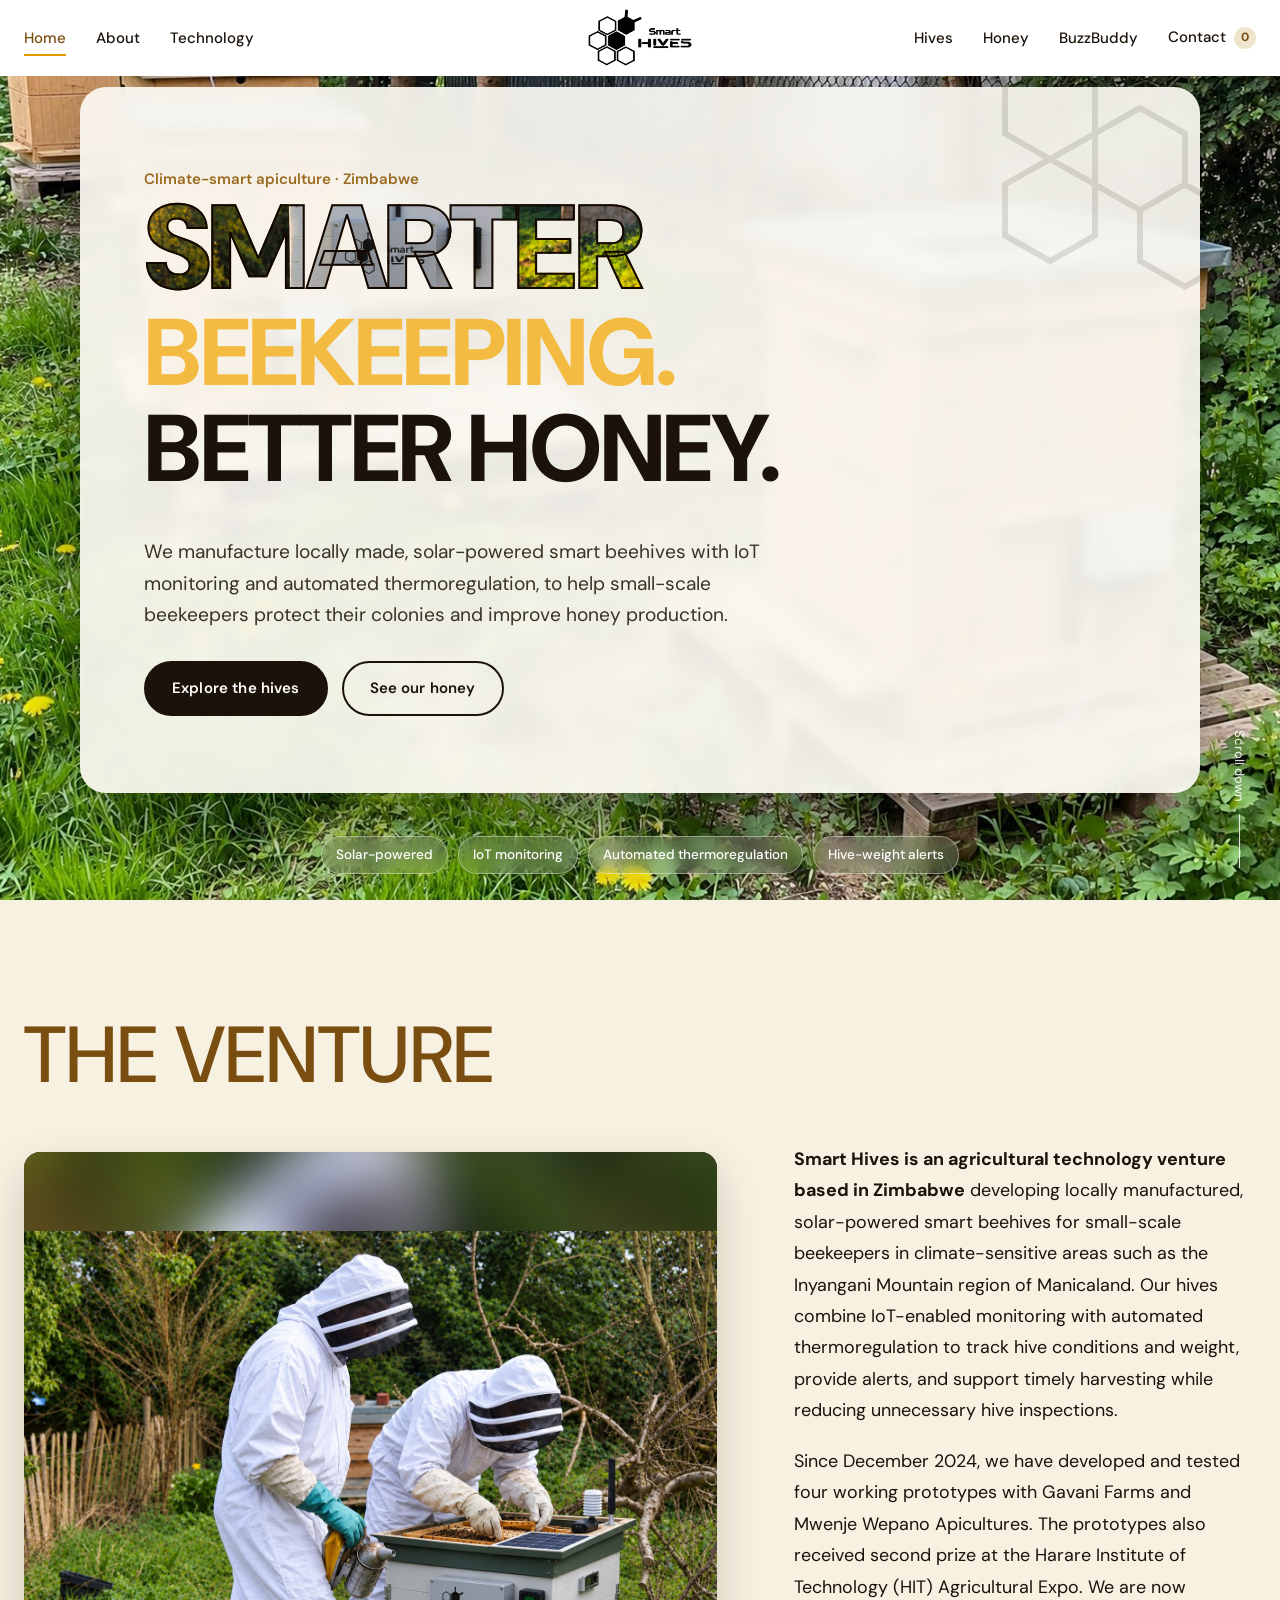
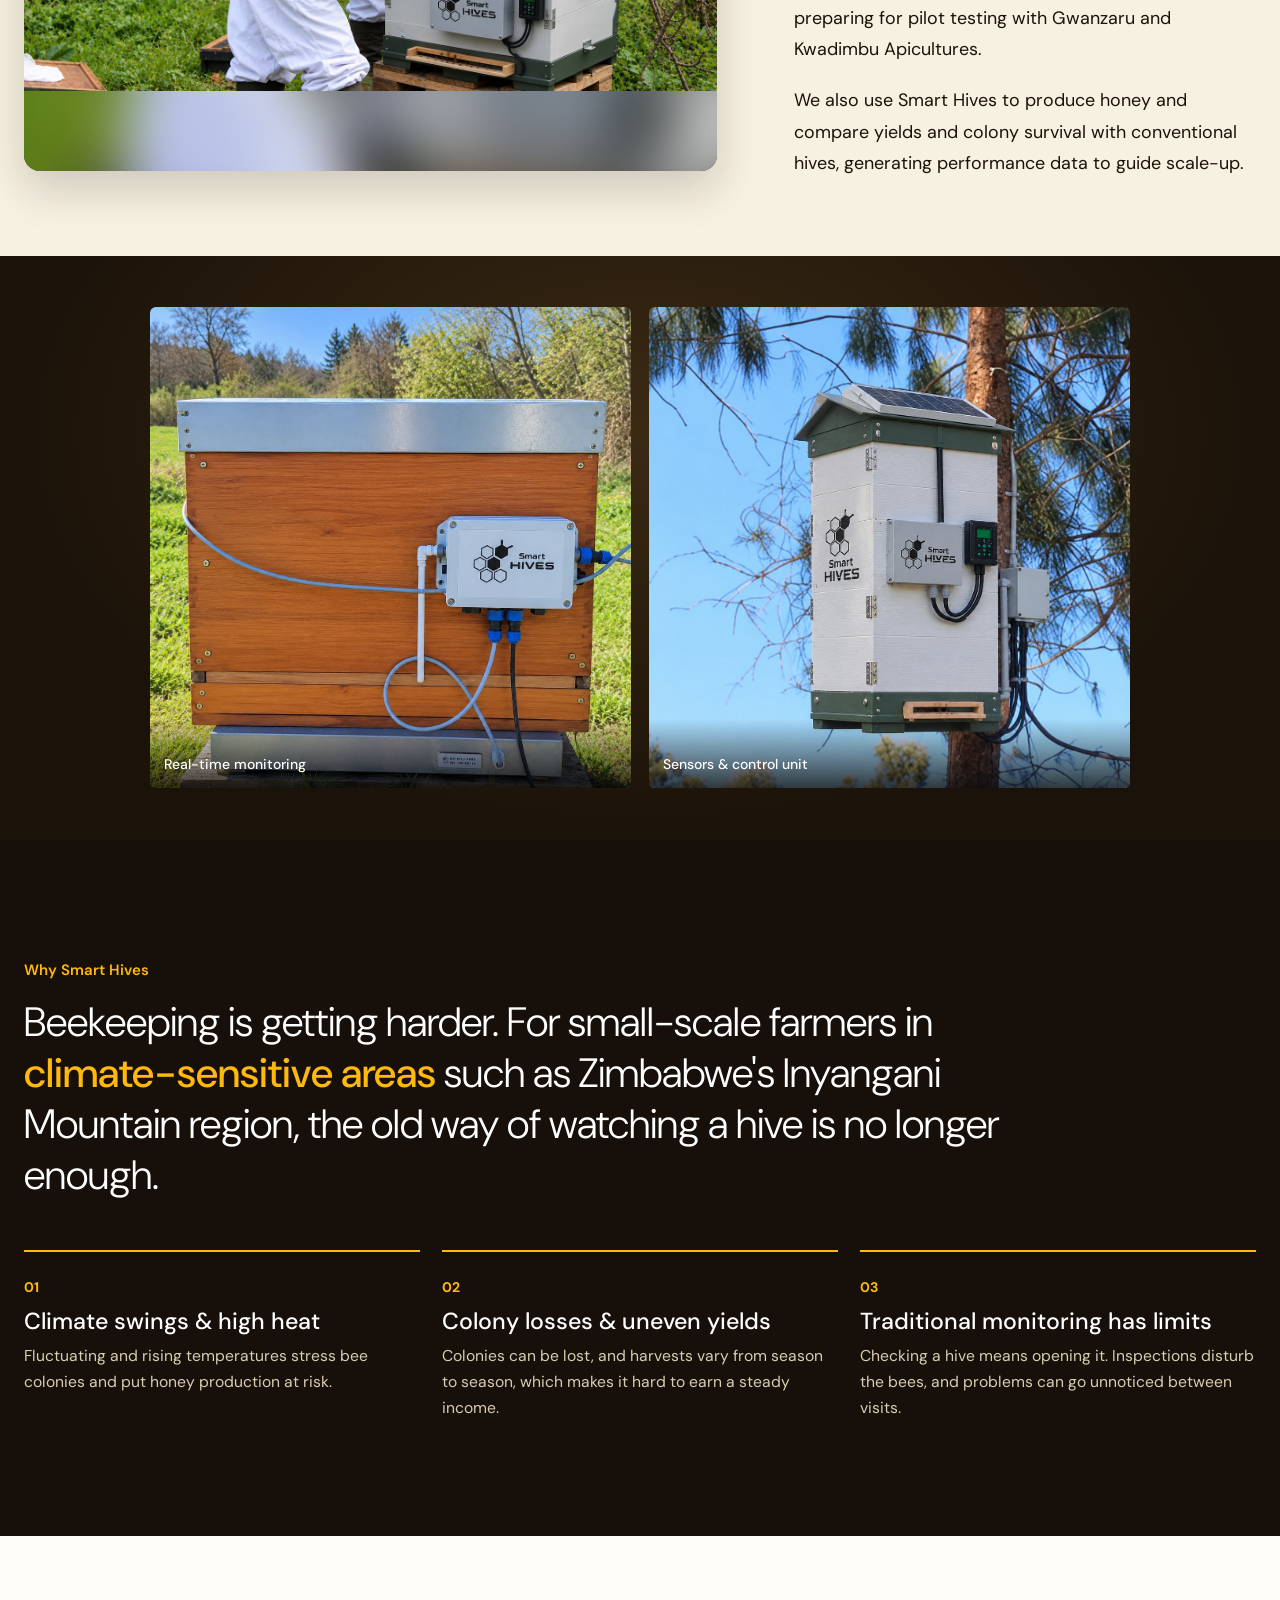
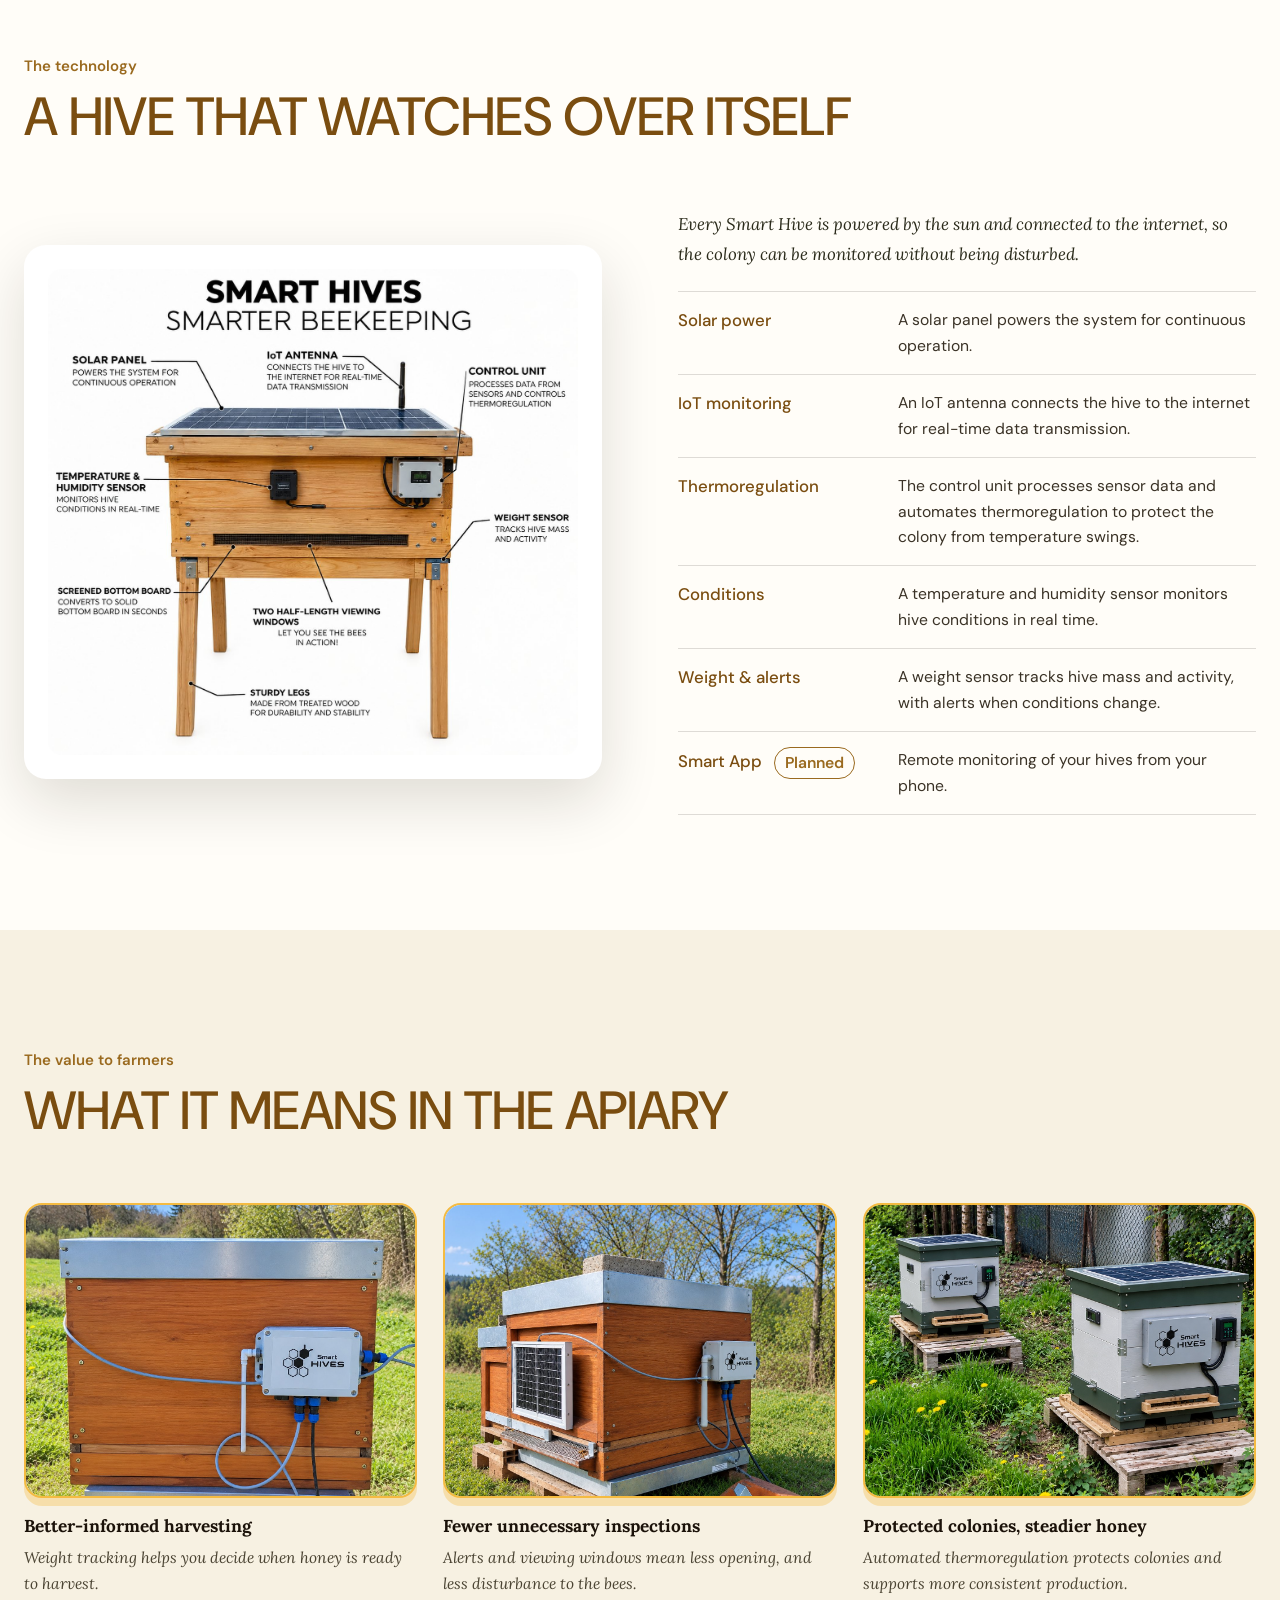
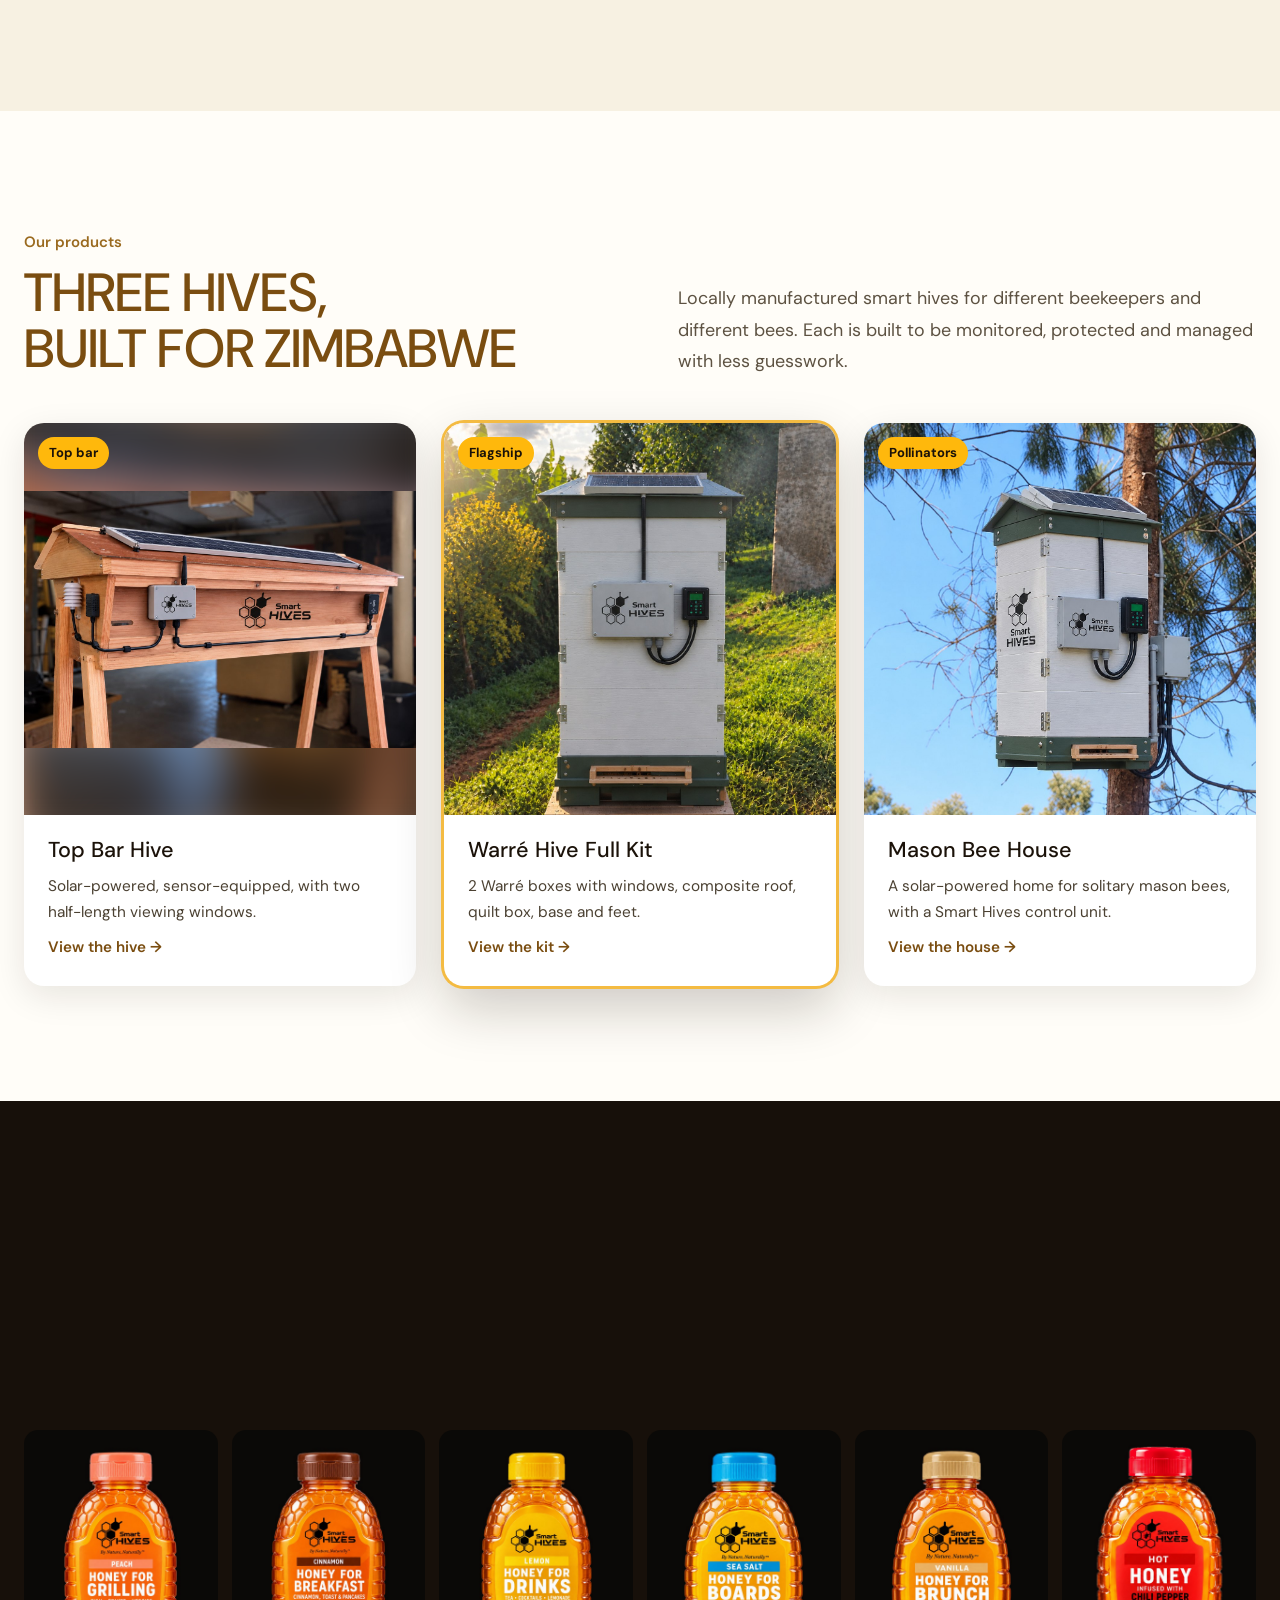
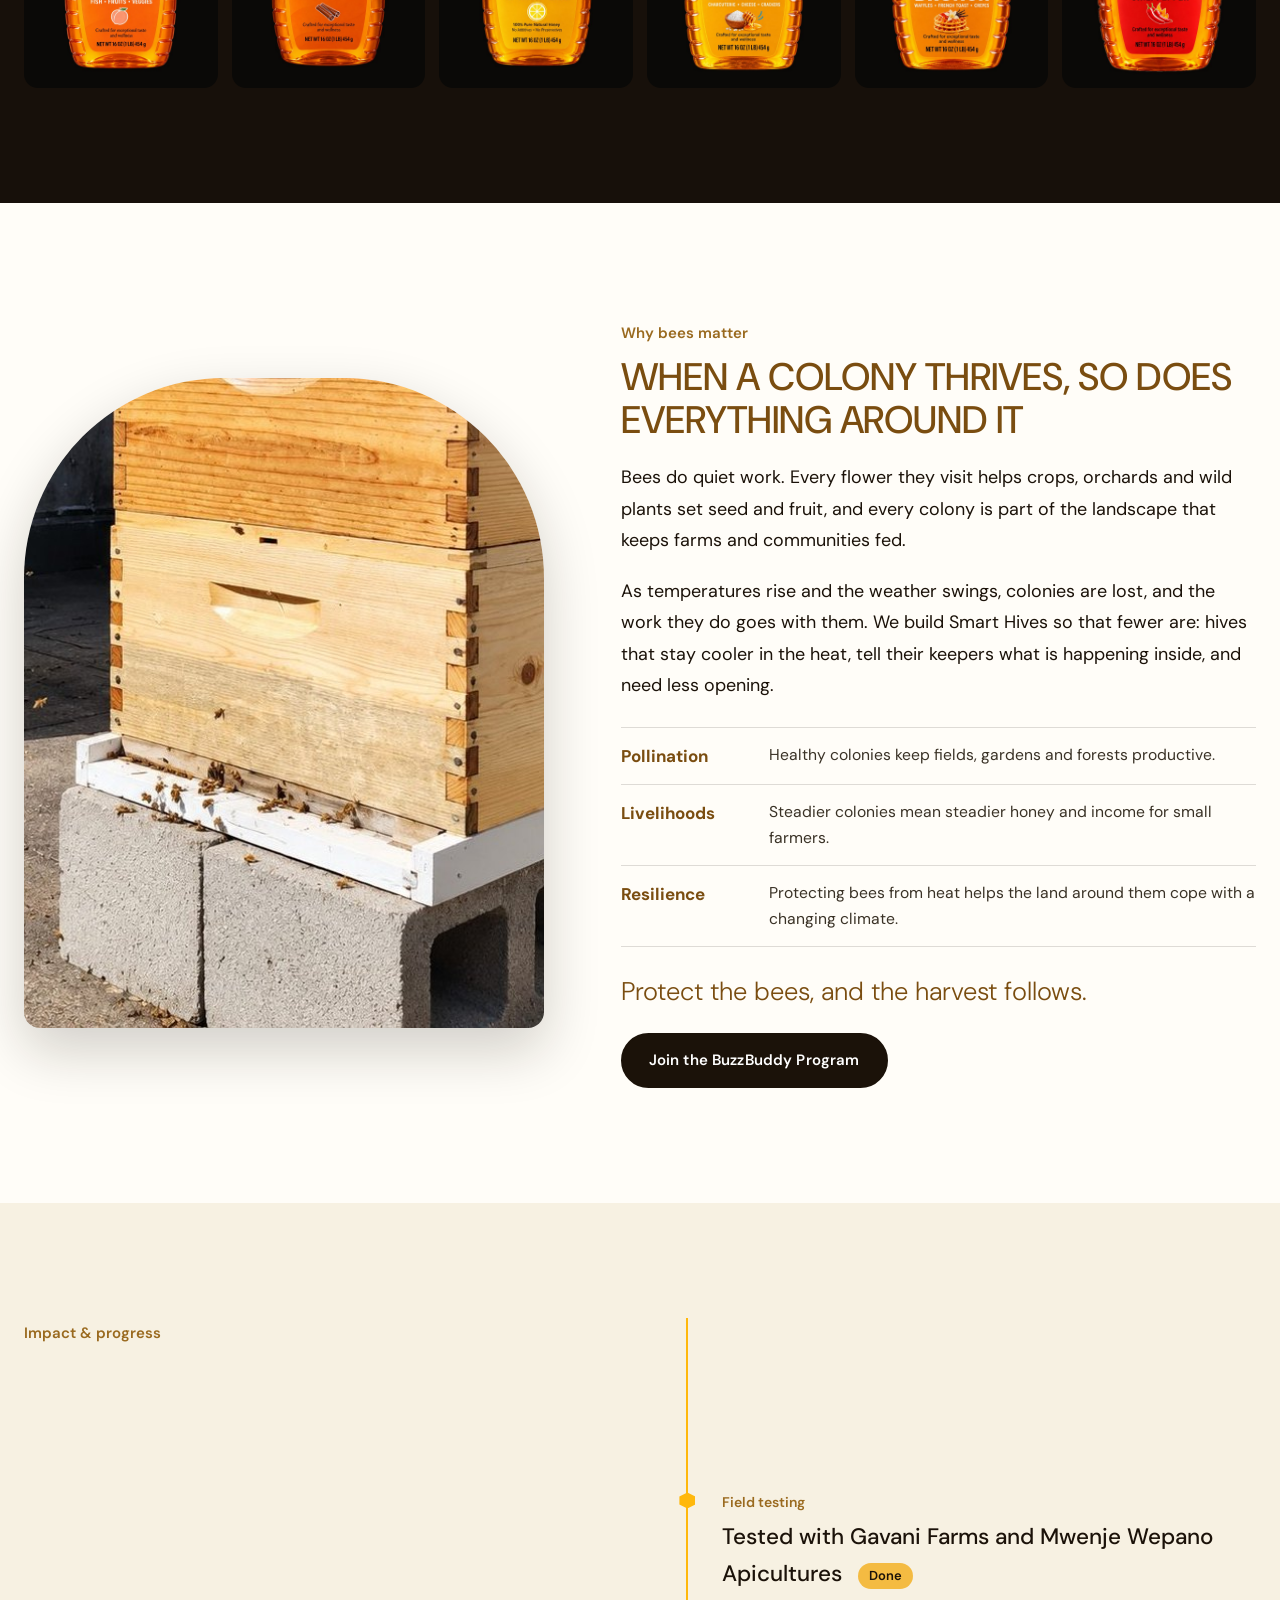
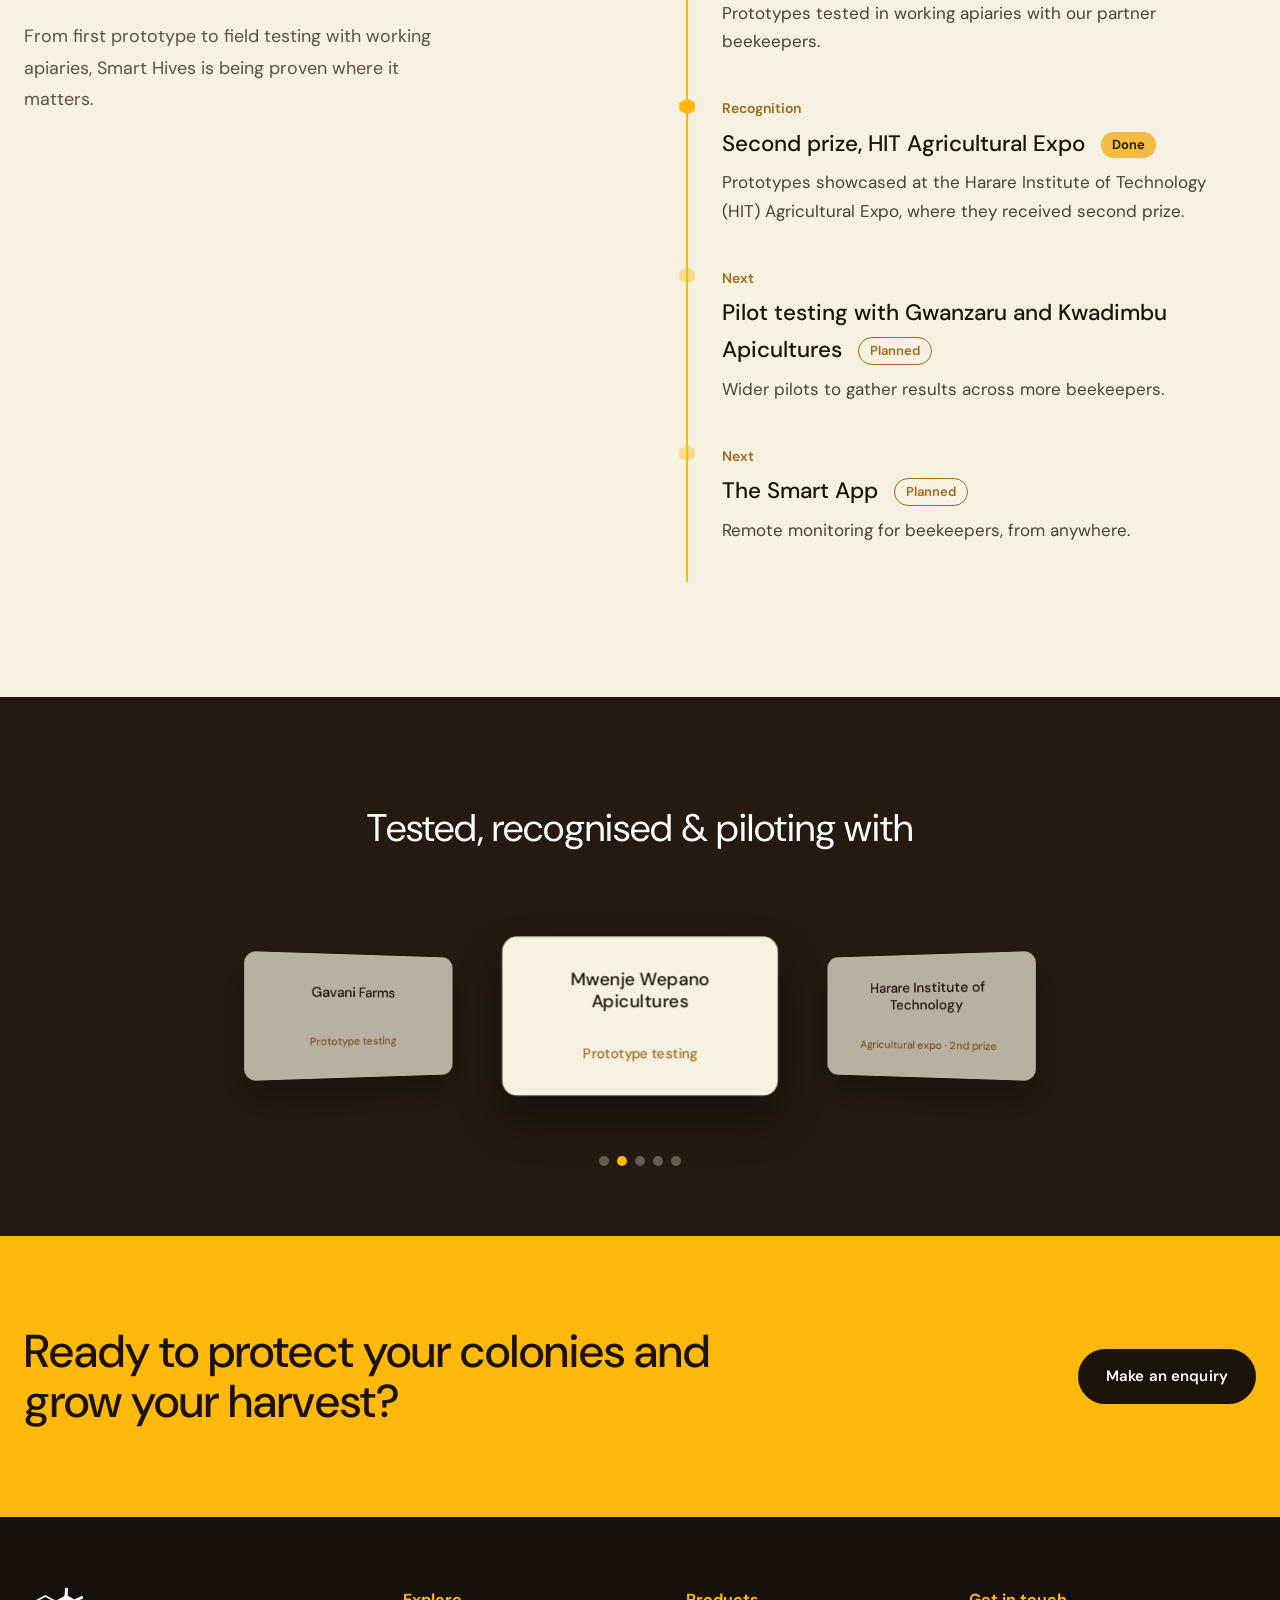
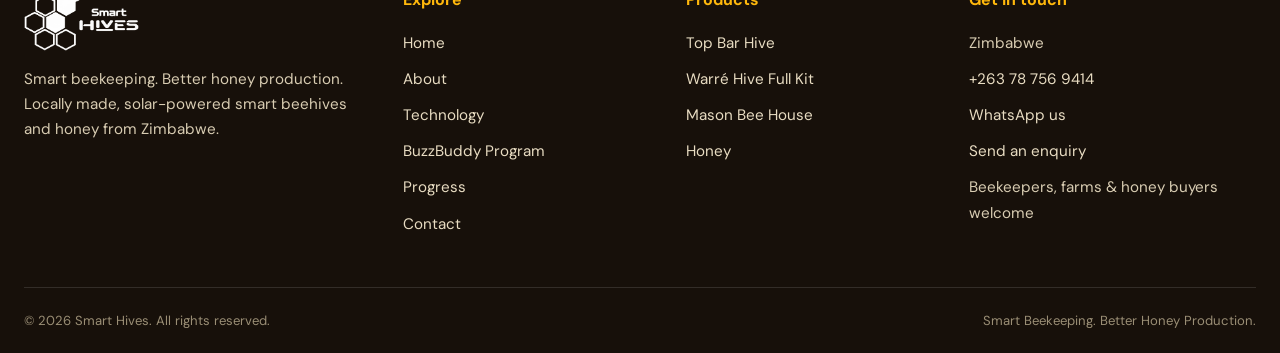
==== commit e105a521: "Add files via upload" ====
--- a/index.html
+++ b/index.html
@@ -19,13 +19,13 @@
   <div class="nav-in">
     <ul class="nav-links"><li><a href="index.html" aria-current="page">Home</a></li><li><a href="about.html">About</a></li><li><a href="index.html#technology">Technology</a></li></ul>
     <a class="brand" href="index.html" aria-label="Smart Hives — home"><img src="assets/brand/logo-black.png" alt="Smart Hives" width="700" height="390"></a>
-    <ul class="nav-links right"><li><a href="products.html">Hives</a></li><li><a href="honey.html">Honey</a></li><li><a class="enq-link" href="contact.html#enquiry">Contact <span class="enq-count" data-n="0" aria-label="items in your enquiry">0</span></a></li></ul>
+    <ul class="nav-links right"><li><a href="products.html">Hives</a></li><li><a href="honey.html">Honey</a></li><li><a href="buzz-buddy.html">BuzzBuddy</a></li><li><a class="enq-link" href="contact.html#enquiry">Contact <span class="enq-count" data-n="0" aria-label="items in your enquiry">0</span></a></li></ul>
     <button class="burger" aria-label="Menu" aria-expanded="false"><span></span></button>
   </div>
 </header>
 <nav class="drawer" aria-label="Mobile">
   <a href="index.html">Home</a><a href="about.html">About</a><a href="index.html#technology">Technology</a>
-  <a href="products.html">Hives</a><a href="honey.html">Honey</a>
+  <a href="products.html">Hives</a><a href="honey.html">Honey</a><a href="buzz-buddy.html">BuzzBuddy Program</a>
   <a href="contact.html#enquiry">Contact / Enquiry</a>
 </nav>
 <main id="main">
@@ -139,6 +139,27 @@
   </div>
 </section>
 
+<section class="sec bees" id="bees">
+  <div class="wrap bees-grid">
+    <div class="bees-photo rv"><img src="assets/hives/bees-matter.jpg" alt="Honey bees at the entrance of a Smart Hives hive in the sun" loading="lazy"></div>
+    <div class="bees-text rv d1">
+      <span class="eyebrow">Why bees matter</span>
+      <h2 class="h2" style="margin:10px 0 20px">When a colony thrives, so does everything around it</h2>
+      <div class="lead">
+        <p>Bees do quiet work. Every flower they visit helps crops, orchards and wild plants set seed and fruit, and every colony is part of the landscape that keeps farms and communities fed.</p>
+        <p>As temperatures rise and the weather swings, colonies are lost, and the work they do goes with them. We build Smart Hives so that fewer are: hives that stay cooler in the heat, tell their keepers what is happening inside, and need less opening.</p>
+      </div>
+      <div class="bees-points">
+        <div><b>Pollination</b><span>Healthy colonies keep fields, gardens and forests productive.</span></div>
+        <div><b>Livelihoods</b><span>Steadier colonies mean steadier honey and income for small farmers.</span></div>
+        <div><b>Resilience</b><span>Protecting bees from heat helps the land around them cope with a changing climate.</span></div>
+      </div>
+      <p class="bees-line">Protect the bees, and the harvest follows.</p>
+      <p style="margin-top:20px"><a class="btn" href="buzz-buddy.html">Join the BuzzBuddy Program</a></p>
+    </div>
+  </div>
+</section>
+
 <section class="sec cream" id="progress">
   <div class="wrap split">
     <div><span class="eyebrow">Impact &amp; progress</span><h2 class="display rv" style="margin-top:10px">Built,<br>tested,<br>recognised</h2>
@@ -180,7 +201,7 @@
       </div>
       <div><h4>Explore</h4><ul>
         <li><a href="index.html">Home</a></li><li><a href="about.html">About</a></li>
-        <li><a href="index.html#technology">Technology</a></li><li><a href="index.html#progress">Progress</a></li><li><a href="contact.html">Contact</a></li></ul></div>
+        <li><a href="index.html#technology">Technology</a></li><li><a href="buzz-buddy.html">BuzzBuddy Program</a></li><li><a href="index.html#progress">Progress</a></li><li><a href="contact.html">Contact</a></li></ul></div>
       <div><h4>Products</h4><ul>
         <li><a href="products.html#top-bar">Top Bar Hive</a></li>
         <li><a href="products.html#warre">Warré Hive Full Kit</a></li>
--- a/style.css
+++ b/style.css
@@ -474,3 +474,45 @@
 .hive-card.flagship{box-shadow:0 0 0 3px #f4bb42,0 22px 54px rgba(27,18,9,.22)}
 .hive-card.flagship:hover{box-shadow:0 0 0 3px #f4bb42,0 28px 62px rgba(27,18,9,.28)}
 .hive-card.flagship .im img{object-position:50% 35%}
+
+/* bees matter */
+.sec.bees{background:var(--paper)}
+.bees-grid{display:grid;grid-template-columns:.9fr 1.1fr;gap:clamp(30px,6vw,90px);align-items:center}
+.bees-photo img{width:100%;border-radius:200px 200px 16px 16px;aspect-ratio:4/5;object-fit:cover;object-position:60% 60%;box-shadow:0 22px 56px rgba(27,18,9,.2)}
+.bees-points{display:grid;gap:0;margin-top:26px;border-top:1px solid var(--line)}
+.bees-points div{display:grid;grid-template-columns:130px 1fr;gap:18px;padding:14px 0;border-bottom:1px solid var(--line)}
+.bees-points b{font-weight:700;color:var(--brown)}
+.bees-points span{color:#3a3226;font-size:.98rem}
+.bees-line{margin-top:24px;font-size:clamp(1.25rem,2vw,1.6rem);font-weight:300;color:var(--brown)}
+@media(max-width:960px){.bees-grid{grid-template-columns:1fr}.bees-photo{max-width:420px}.bees-points div{grid-template-columns:1fr;gap:2px}}
+.bees-text .h2{font-size:clamp(1.7rem,3vw,2.5rem);line-height:1.12}
+.bees-photo img{object-position:55% 88%}
+
+/* Buzz Buddy */
+.bb-hero{background:var(--dark);color:#fff;padding:calc(var(--nav-h) + 70px) 0 80px;overflow:hidden}
+.bb-hero-grid{display:grid;grid-template-columns:1.1fr .9fr;gap:clamp(30px,5vw,70px);align-items:center}
+.bb-hero .display{color:var(--gold)}
+.bb-hero .eyebrow{color:var(--gold)}
+.bb-hero .lead{color:#e8dcc2;max-width:560px;margin-top:20px}
+.hexmosaic{--w:clamp(120px,19vw,270px);position:relative;width:calc(var(--w)*2.1);height:calc(var(--w)*2.15);justify-self:center}
+.hx{position:absolute;width:var(--w);aspect-ratio:1/1.1547;clip-path:polygon(50% 0,100% 25%,100% 75%,50% 100%,0 75%,0 25%);background:#000}
+.hx img{width:100%;height:100%;object-fit:cover}
+.hx.a{left:0;top:0}
+.hx.b{left:calc(var(--w)*.53);top:calc(var(--w)*.9)}
+.hx.c{left:calc(var(--w)*1.06);top:0}
+.hx.gold{background:var(--gold);display:grid;place-items:center}
+.hx.gold img{width:70%;height:auto;object-fit:contain}
+.bb-photo img{width:100%;border-radius:200px 200px 16px 16px;aspect-ratio:1/1.05;object-fit:cover;box-shadow:0 22px 56px rgba(27,18,9,.2)}
+.steps{display:grid;grid-template-columns:repeat(4,1fr);gap:26px}
+.step{border-top:3px solid var(--ink);padding-top:18px}
+.step b{font-weight:600;color:#8a7d66;font-size:15px}
+.step h3{font-weight:600;font-size:1.3rem;line-height:1.2;margin:12px 0 8px}
+.step p{color:#4b4132;font-size:.98rem}
+.bb-join{display:grid;grid-template-columns:.9fr 1.1fr;gap:clamp(30px,6vw,80px);align-items:start}
+.sec.dark .info-line b{color:var(--gold)}
+.sec.dark .info-line a{color:#fff}
+.bbform .fld label{color:#f3e9d3}
+.bbform .fld input,.bbform .fld textarea,.bbform .fld select{height:auto}
+.bbform .fld input,.bbform .fld select{height:56px}
+@media(max-width:960px){.bb-hero-grid,.bb-join{grid-template-columns:1fr}.steps{grid-template-columns:1fr 1fr}.hexmosaic{--w:clamp(120px,38vw,230px);justify-self:start}.bb-photo{max-width:440px}}
+@media(max-width:560px){.steps{grid-template-columns:1fr}}
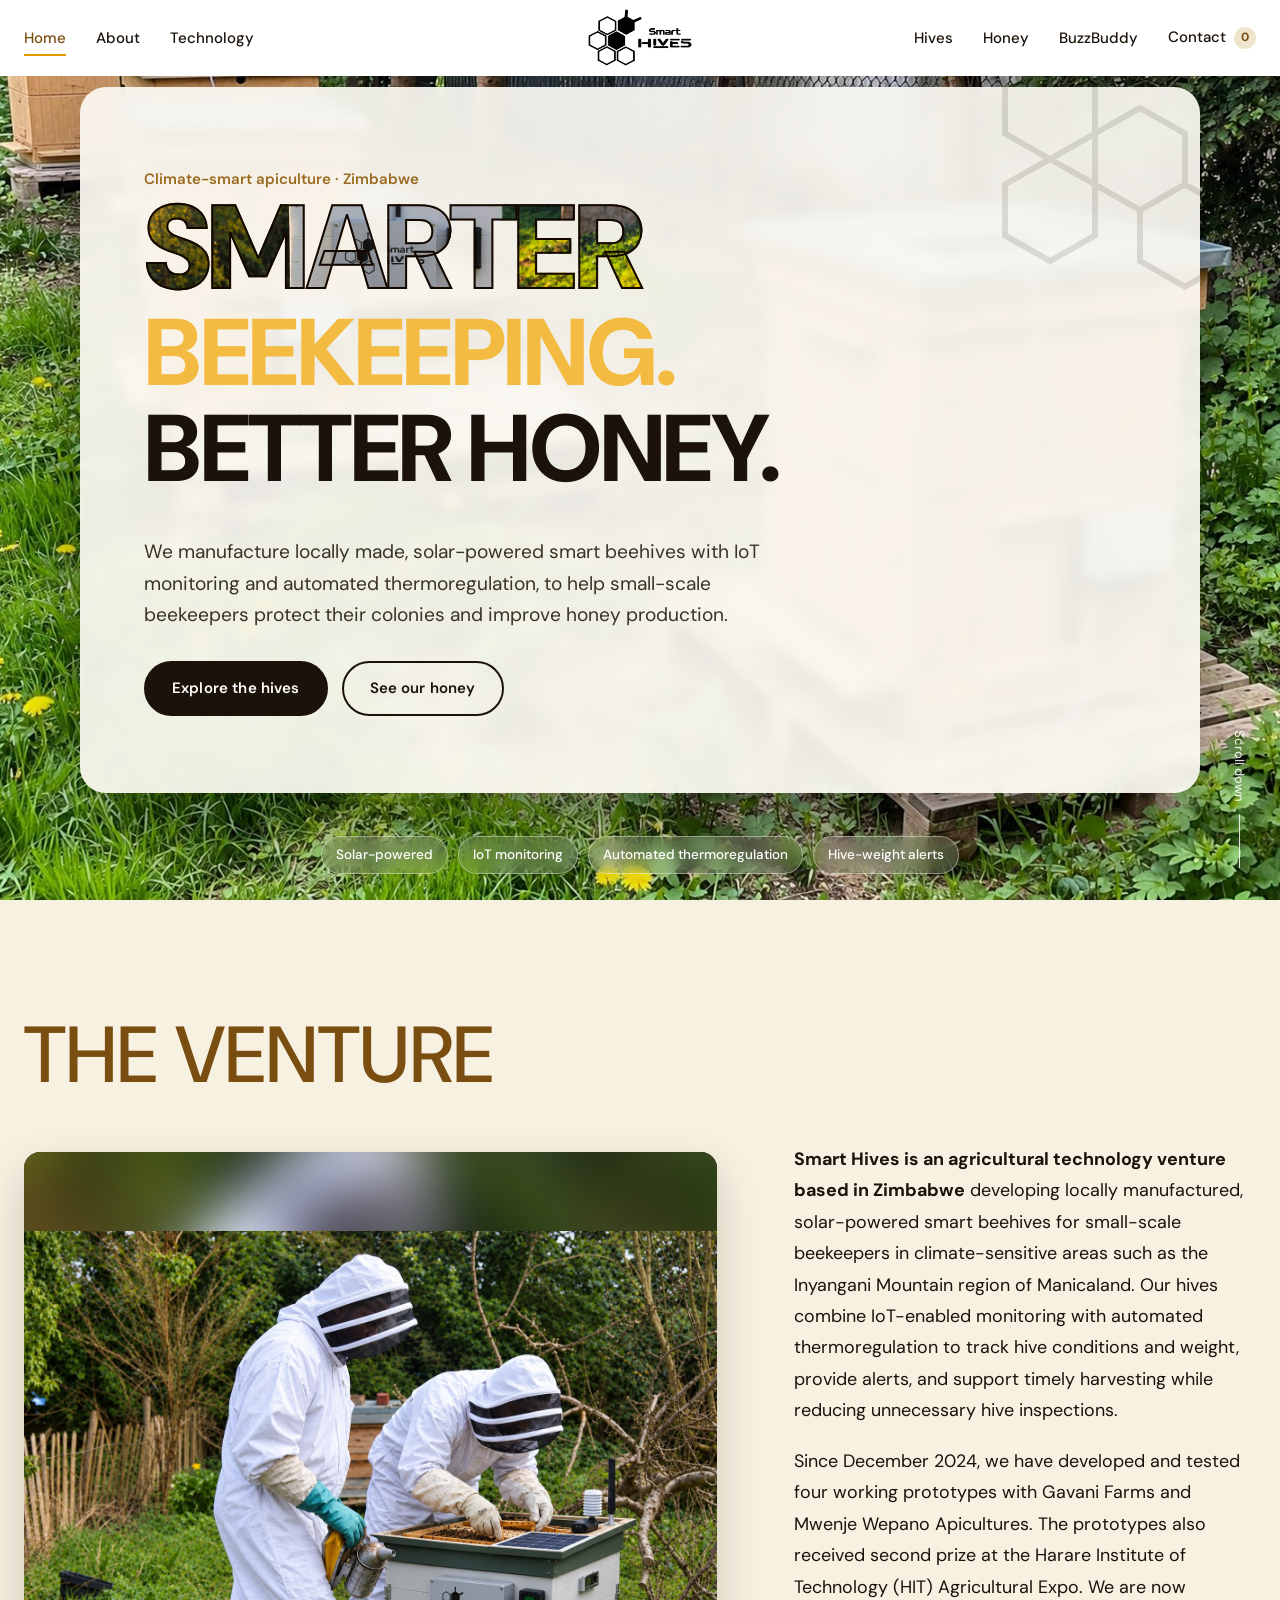
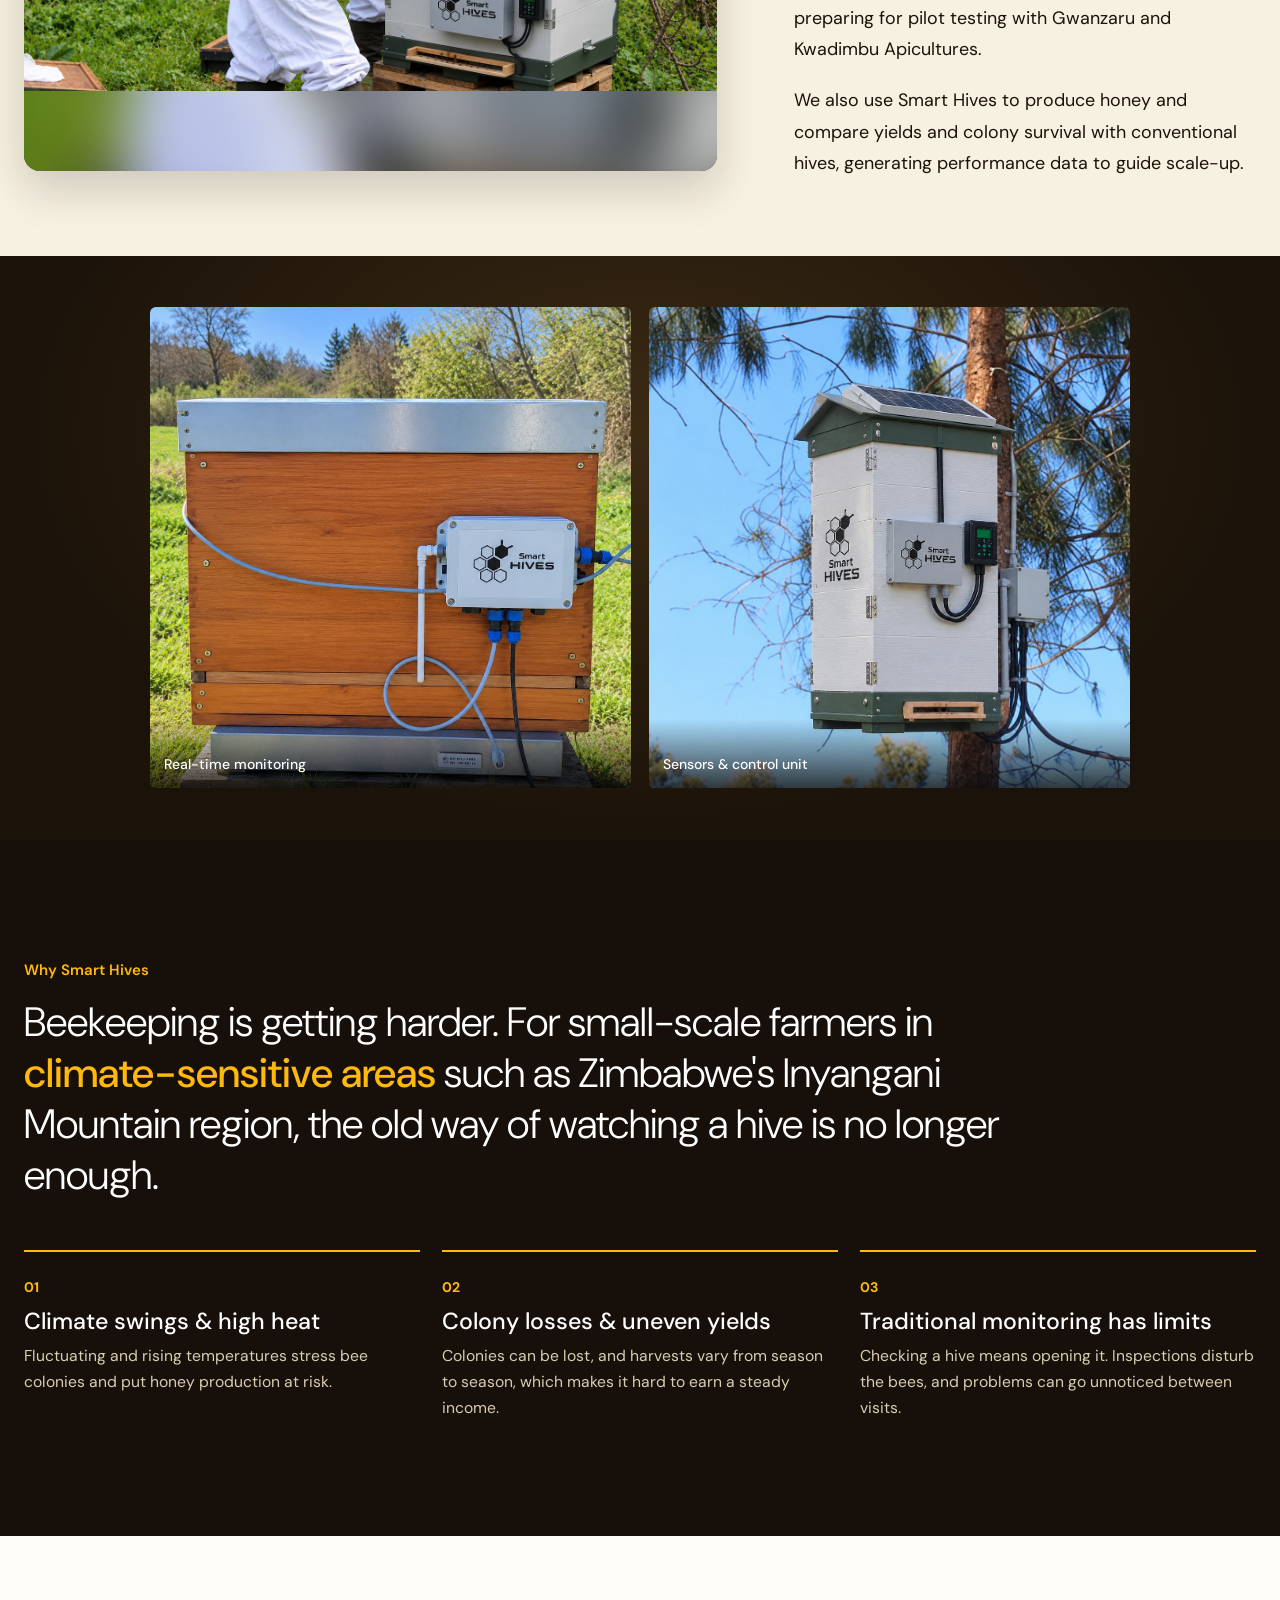
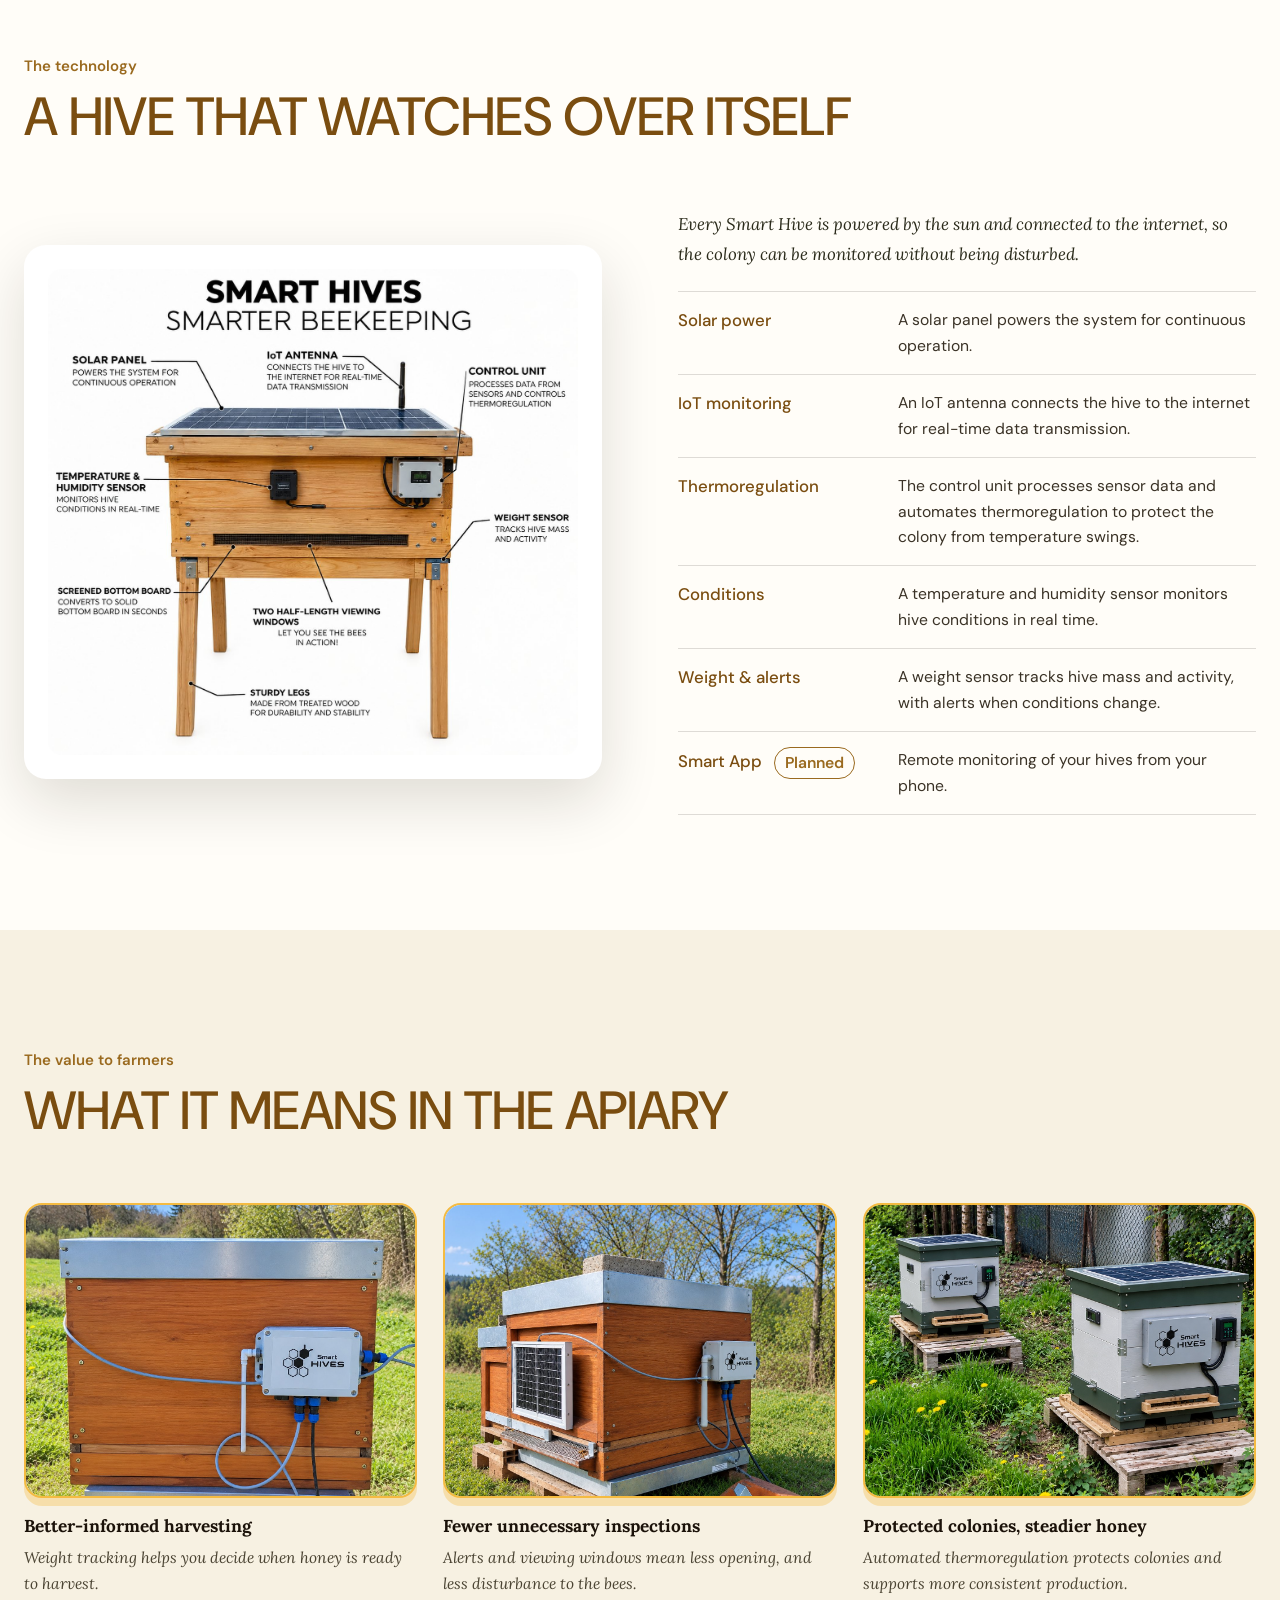
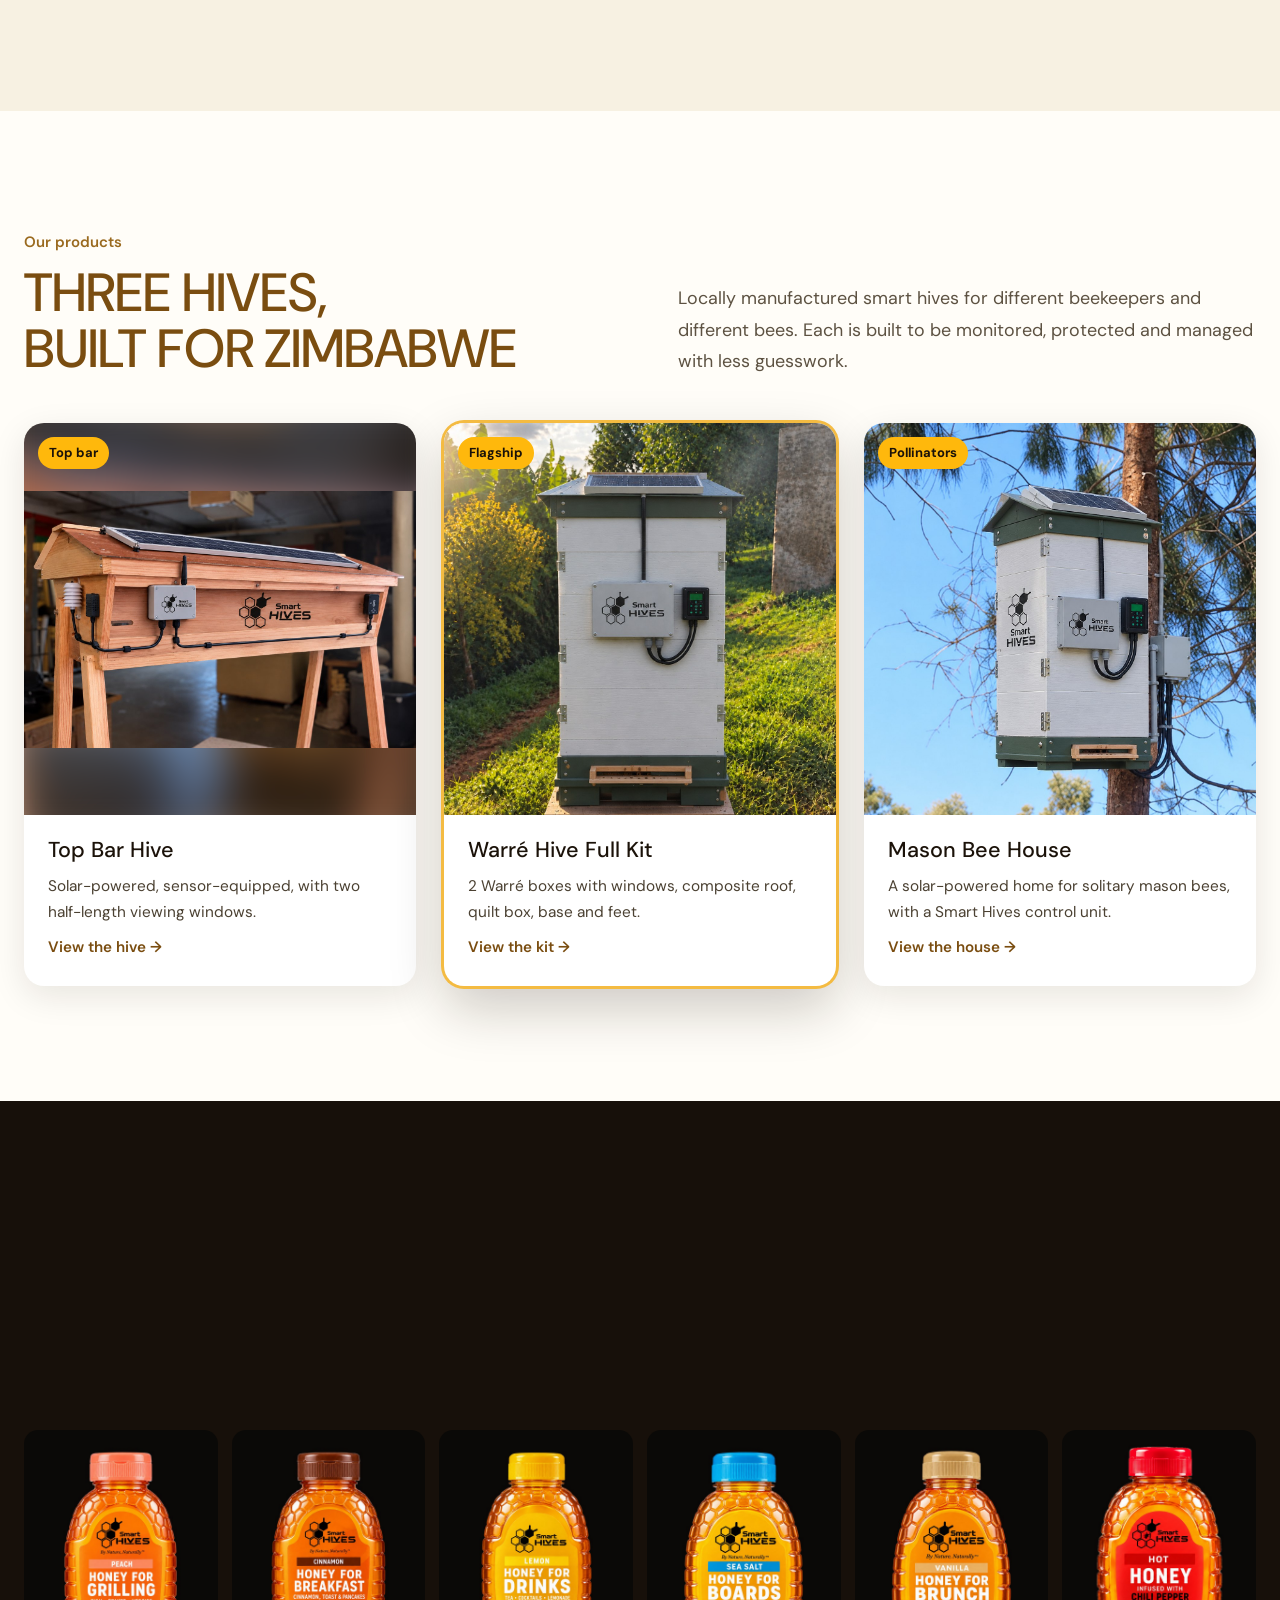
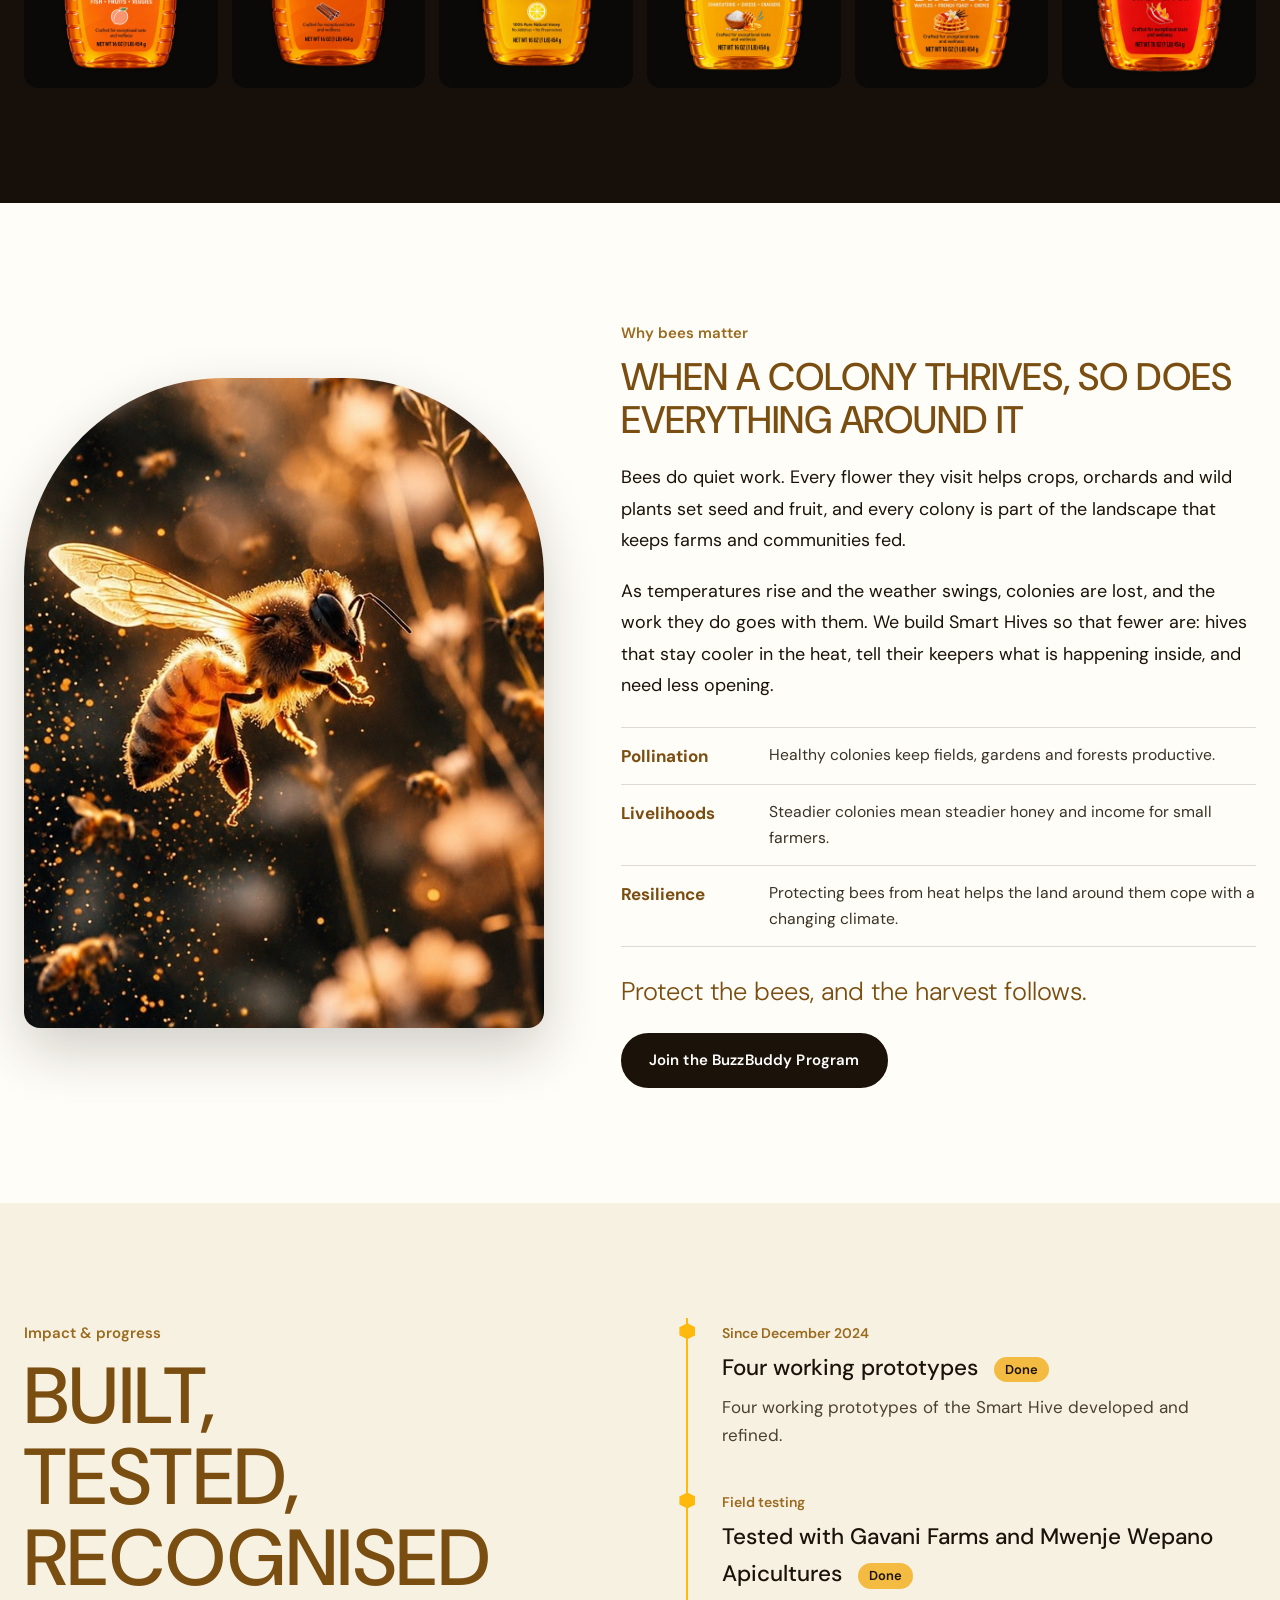
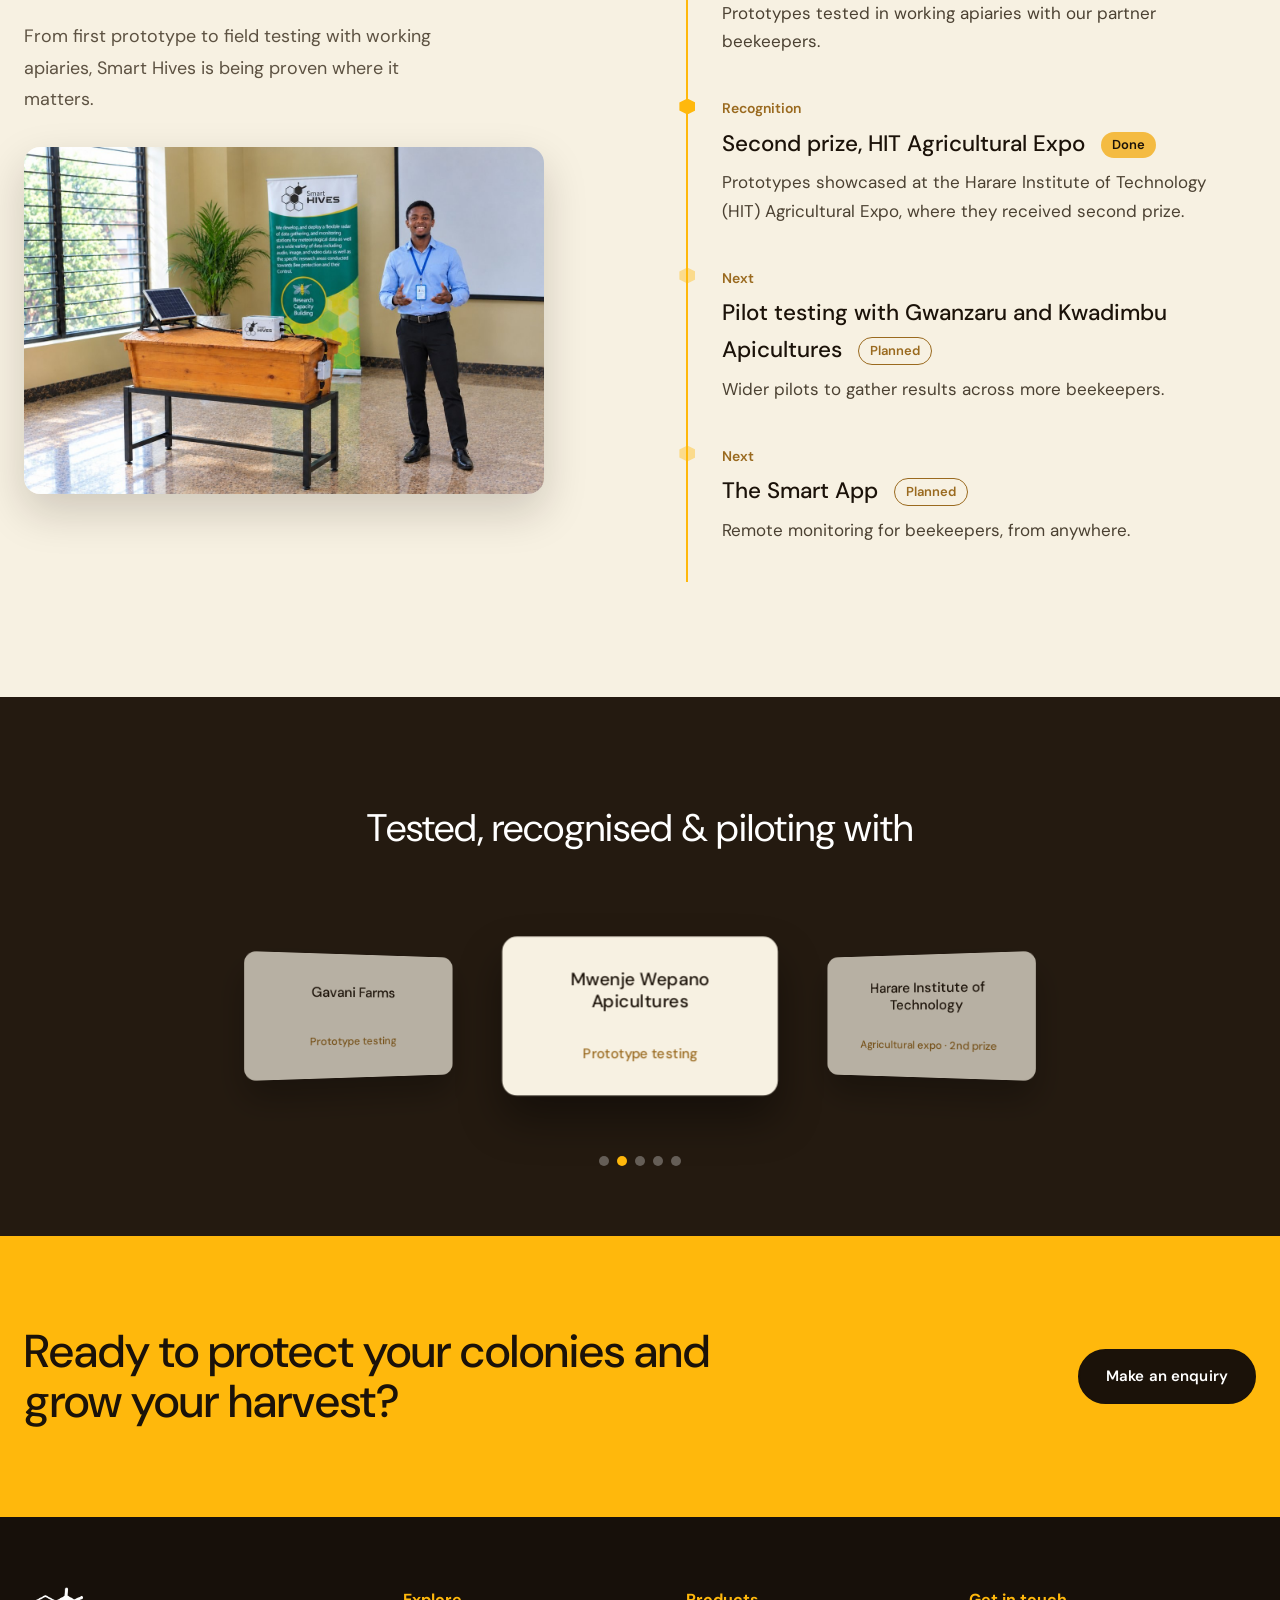
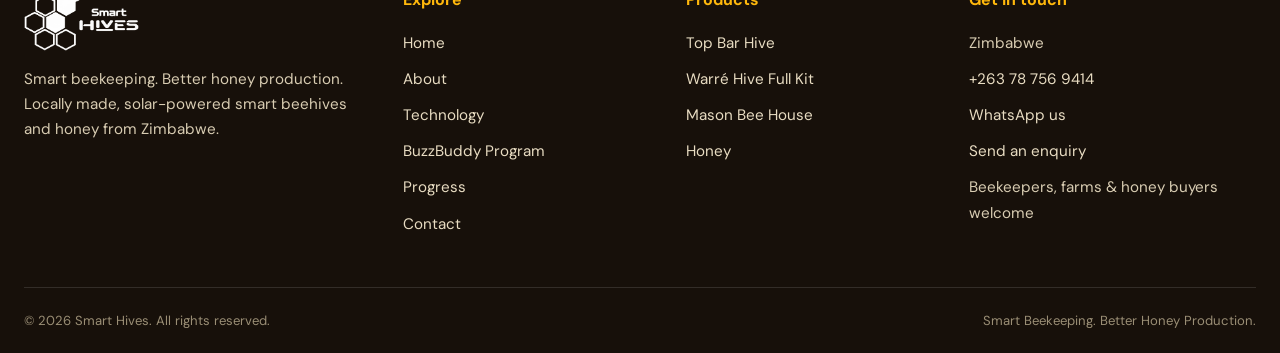
==== commit 6be54fe8: "Add files via upload" ====
--- a/index.html
+++ b/index.html
@@ -141,7 +141,7 @@
 
 <section class="sec bees" id="bees">
   <div class="wrap bees-grid">
-    <div class="bees-photo rv"><img src="assets/hives/bees-matter.jpg" alt="Honey bees at the entrance of a Smart Hives hive in the sun" loading="lazy"></div>
+    <div class="bees-photo rv"><img src="assets/bees/bee-golden-flight.jpg" alt="A honey bee in flight, glowing in golden light among drifting pollen" loading="lazy" style="object-position:50% 42%"></div>
     <div class="bees-text rv d1">
       <span class="eyebrow">Why bees matter</span>
       <h2 class="h2" style="margin:10px 0 20px">When a colony thrives, so does everything around it</h2>
@@ -163,7 +163,8 @@
 <section class="sec cream" id="progress">
   <div class="wrap split">
     <div><span class="eyebrow">Impact &amp; progress</span><h2 class="display rv" style="margin-top:10px">Built,<br>tested,<br>recognised</h2>
-      <p class="lead muted rv d1" style="margin-top:22px;max-width:440px">From first prototype to field testing with working apiaries, Smart Hives is being proven where it matters.</p></div>
+      <p class="lead muted rv d1" style="margin-top:22px;max-width:440px">From first prototype to field testing with working apiaries, Smart Hives is being proven where it matters.</p>
+      <figure class="prog-photo rv d2"><img src="assets/hives/smart-hive-presenter.jpg" alt="A Smart Hives team member presenting a top-bar hive fitted with a solar panel and sensor unit beside the Smart Hives banner" loading="lazy" width="1300" height="866"></figure></div>
     <div class="timeline">
       <div class="tl rv"><span class="when">Since December 2024</span><h3>Four working prototypes <span class="status">Done</span></h3><p>Four working prototypes of the Smart Hive developed and refined.</p></div>
       <div class="tl rv d1"><span class="when">Field testing</span><h3>Tested with Gavani Farms and Mwenje Wepano Apicultures <span class="status">Done</span></h3><p>Prototypes tested in working apiaries with our partner beekeepers.</p></div>
--- a/style.css
+++ b/style.css
@@ -516,3 +516,6 @@
 .bbform .fld input,.bbform .fld select{height:56px}
 @media(max-width:960px){.bb-hero-grid,.bb-join{grid-template-columns:1fr}.steps{grid-template-columns:1fr 1fr}.hexmosaic{--w:clamp(120px,38vw,230px);justify-self:start}.bb-photo{max-width:440px}}
 @media(max-width:560px){.steps{grid-template-columns:1fr}}
+
+.prog-photo{margin:32px 0 0;max-width:520px}
+.prog-photo img{width:100%;height:auto;display:block;border-radius:16px;box-shadow:0 18px 44px rgba(27,18,9,.18)}
